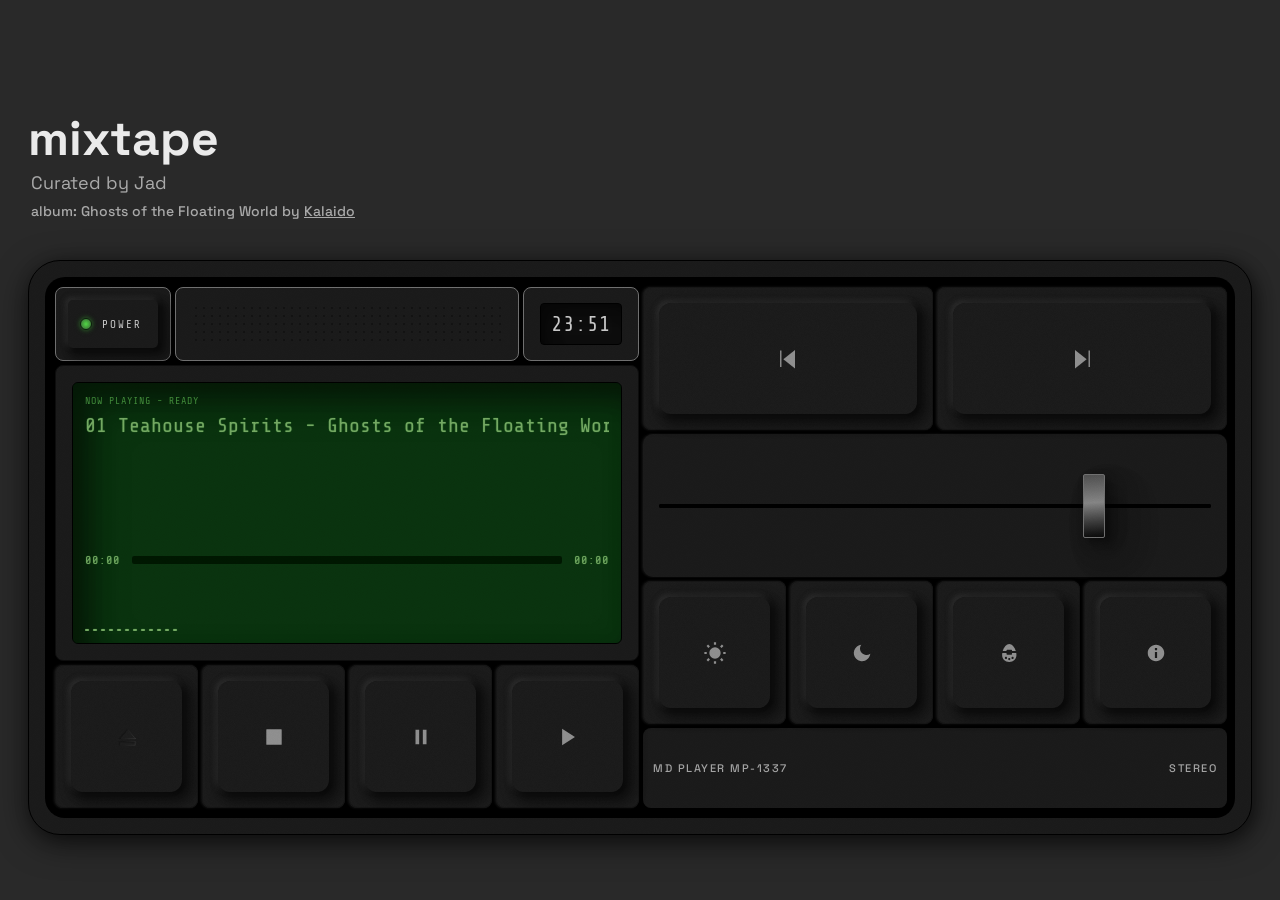
==== index.html @ c295dc65 "refactoring top bar" ====
<!DOCTYPE html>
<html lang="en" data-theme="dark">
<head>
    <meta charset="UTF-8">
    <meta name="viewport" content="width=device-width, initial-scale=1.0">
    <title>mixtape by Jad</title>
    <link rel="icon" type="image/svg+xml" href="assets/shared/bit.svg">
    <link rel="stylesheet" href="tokens.css">
    <link rel="stylesheet" href="styles.css">
    <!-- Sound Effect by Lesiakower from Pixabay -->
    <script src="https://mcp.figma.com/mcp/html-to-design/capture.js" async></script>
</head>
<body>
    <div class="container">
        <div class="title-section">
            <h1 class="title-main">mixtape</h1>
            <p class="title-subtitle">Curated by Jad</p>
            <p class="title-subtitle body">album: Ghosts of the Floating World by <a href="https://lofigirl.bandcamp.com/album/ghosts-of-the-floating-world" target="_blank" rel="noopener noreferrer">Kalaido</a></p>

        </div>

        <div class="md-player-scale-wrap">
            <div class="md-player player-shell">
                <div class="md-player-inner">
                    <div class="player-outline-wrap">
                        <div class="player-col-left">
                        <div class="top-bar">
                            <button type="button" class="power-btn" aria-label="Power">
                                <div class="power-cap">
                                    <span class="power-led" aria-hidden="true"></span>
                                    <span class="power-label">Power</span>
                                </div>
                            </button>
                            <div class="speaker-section" aria-hidden="true">
                                <div class="speaker-grille"></div>
                            </div>
                            <div class="top-bar-clock">
                                <div class="clock-container">
                                    <div class="clock-display" id="clockDisplay">00:00</div>
                                </div>
                            </div>
                        </div>
                        <!-- LCD Screen -->
                        <div class="screen">
                                <div class="screen-outline">
                                    <div class="screen-content">
                                        <div class="lcd-label" id="lcdLabel">NOW PLAYING</div>
                                        <div class="lcd-song-info" id="songInfo"><span class="lcd-song-info-inner" id="songInfoInner">The Pot - Tool</span></div>
                                    
                                        <div class="lcd-time-container">
                                            <span class="lcd-time" id="currentTime">00:00</span>
                                            <div class="progress-bar-container" id="progressContainer">
                                                <div class="progress-bar" id="progressBar"></div>
                                            </div>
                                            <span class="lcd-time" id="totalTime">00:00</span>
                                        </div>

                                        <div class="visualizer" id="visualizer">
                                            <!-- Bars will be generated by JavaScript -->
                                        </div>
                                    </div>
                                </div>
                            </div>

                        <div class="controls-area transport-area">
                            <div class="transport-controls">
                                <button type="button" class="btn btn-transport btn-transport-eject" id="btnEject" aria-label="Eject">
                                    <div class="btn-base">
                                        <div class="btn-base-bg"><div class="btn-base-texture"></div></div>
                                        <div class="btn-base-border"></div>
                                        <div class="btn-cap">
                                            <div class="btn-cap-bg"></div>
                                            <div class="btn-cap-texture"></div>
                                            <img src="" alt="" width="22" height="22" data-asset="eject.svg">
                                        </div>
                                        <div class="btn-inset-shadow"></div>
                                    </div>
                                </button>
                                <button type="button" class="btn btn-transport" id="btnStop" aria-label="Stop">
                                    <div class="btn-base">
                                        <div class="btn-base-bg"><div class="btn-base-texture"></div></div>
                                        <div class="btn-base-border"></div>
                                        <div class="btn-cap">
                                            <div class="btn-cap-bg"></div>
                                            <div class="btn-cap-texture"></div>
                                            <img src="" alt="" width="22" height="22" data-asset="stop.svg">
                                        </div>
                                        <div class="btn-inset-shadow"></div>
                                    </div>
                                </button>
                                <button type="button" class="btn btn-transport" id="btnPause" aria-label="Pause">
                                    <div class="btn-base">
                                        <div class="btn-base-bg"><div class="btn-base-texture"></div></div>
                                        <div class="btn-base-border"></div>
                                        <div class="btn-cap">
                                            <div class="btn-cap-bg"></div>
                                            <div class="btn-cap-texture"></div>
                                            <img src="" alt="" width="22" height="22" data-asset="pause.svg">
                                        </div>
                                        <div class="btn-inset-shadow"></div>
                                    </div>
                                </button>
                                <button type="button" class="btn btn-transport" id="btnPlay" aria-label="Play">
                                    <div class="btn-base">
                                        <div class="btn-base-bg"><div class="btn-base-texture"></div></div>
                                        <div class="btn-base-border"></div>
                                        <div class="btn-cap">
                                            <div class="btn-cap-bg"></div>
                                            <div class="btn-cap-texture"></div>
                                            <img src="" alt="" width="22" height="22" data-asset="play.svg">
                                        </div>
                                        <div class="btn-inset-shadow"></div>
                                    </div>
                                </button>
                            </div>
                        </div>
                        </div><!-- /.player-col-left -->
                        <div class="player-col-right">
                        <div class="controls-area skip-area">
                            <div class="skip-controls">
                                <button type="button" class="btn btn-skip" id="btnPrev" aria-label="Previous track">
                                    <div class="btn-base">
                                        <div class="btn-base-bg"><div class="btn-base-texture"></div></div>
                                        <div class="btn-base-border"></div>
                                        <div class="btn-cap">
                                            <div class="btn-cap-bg"></div>
                                            <div class="btn-cap-texture"></div>
                                            <img src="" alt="" width="28" height="28" data-asset="skip-back.svg">
                                        </div>
                                        <div class="btn-inset-shadow"></div>
                                    </div>
                                </button>
                                <button type="button" class="btn btn-skip" id="btnNext" aria-label="Next track">
                                    <div class="btn-base">
                                        <div class="btn-base-bg"><div class="btn-base-texture"></div></div>
                                        <div class="btn-base-border"></div>
                                        <div class="btn-cap">
                                            <div class="btn-cap-bg"></div>
                                            <div class="btn-cap-texture"></div>
                                            <img src="" alt="" width="28" height="28" data-asset="skip-forward.svg">
                                        </div>
                                        <div class="btn-inset-shadow"></div>
                                    </div>
                                </button>
                            </div>
                        </div>
                        <div class="controls-area volume-area">
                            <div class="volume-slider-container">
                                <input type="range" class="volume-slider" id="volumeSlider" min="0" max="100" value="80" aria-label="Volume">
                            </div>
                        </div>
                        <div class="controls-area utility-area">
                            <div class="utility-buttons">
                                <button type="button" class="btn btn-utility" id="btnLightMode" aria-label="Light mode">
                                    <div class="btn-base">
                                        <div class="btn-base-bg"><div class="btn-base-texture"></div></div>
                                        <div class="btn-base-border"></div>
                                        <div class="btn-cap">
                                            <div class="btn-cap-bg"></div>
                                            <div class="btn-cap-texture"></div>
                                            <img src="" alt="" width="22" height="22" data-asset="sun.svg">
                                        </div>
                                        <div class="btn-inset-shadow"></div>
                                    </div>
                                </button>
                                <button type="button" class="btn btn-utility" id="btnDarkMode" aria-label="Dark mode">
                                    <div class="btn-base">
                                        <div class="btn-base-bg"><div class="btn-base-texture"></div></div>
                                        <div class="btn-base-border"></div>
                                        <div class="btn-cap">
                                            <div class="btn-cap-bg"></div>
                                            <div class="btn-cap-texture"></div>
                                            <img src="" alt="" width="22" height="22" data-asset="moon.svg">
                                        </div>
                                        <div class="btn-inset-shadow"></div>
                                    </div>
                                </button>
                                <button type="button" class="btn btn-utility" id="btnSkin" aria-label="Change skin">
                                    <div class="btn-base">
                                        <div class="btn-base-bg"><div class="btn-base-texture"></div></div>
                                        <div class="btn-base-border"></div>
                                        <div class="btn-cap">
                                            <div class="btn-cap-bg"></div>
                                            <div class="btn-cap-texture"></div>
                                            <img src="" alt="" width="22" height="22" data-asset="tamagotchi.svg">
                                        </div>
                                        <div class="btn-inset-shadow"></div>
                                    </div>
                                </button>
                                <button type="button" class="btn btn-utility" id="btnInfo" aria-label="Info">
                                    <div class="btn-base">
                                        <div class="btn-base-bg"><div class="btn-base-texture"></div></div>
                                        <div class="btn-base-border"></div>
                                        <div class="btn-cap">
                                            <div class="btn-cap-bg"></div>
                                            <div class="btn-cap-texture"></div>
                                            <img src="" alt="" width="22" height="22" data-asset="info.svg">
                                        </div>
                                        <div class="btn-inset-shadow"></div>
                                    </div>
                                </button>
                            </div>
                        </div>
                        <div class="md-player-text">
                            <p class="md-player-label">MD PLAYER MP-1337</p>
                            <p class="md-player-stereo">STEREO</p>
                        </div>
                        </div><!-- /.player-col-right -->
                    </div>
                </div>
            </div>
        </div>
    </div>

    <audio id="audioPlayer" preload="metadata"></audio>

    <script src="script.js"></script>
    <script>
        /* Wall-clock display — script.js has no clock logic, so this handles it inline */
        (function () {
            var el = document.getElementById('clockDisplay');
            function tick() {
                if (!el) return;
                var d = new Date(), h = d.getHours(), m = d.getMinutes();
                el.textContent = (h < 10 ? '0' : '') + h + ':' + (m < 10 ? '0' : '') + m;
            }
            tick();
            setInterval(tick, 1000);
        }());
    </script>
</body>
</html>
---- tokens.css ----
/* =============================================================================
   mix tape — Design Tokens
   All CSS custom properties for both themes.
   Never hardcode any of these values in styles.css — always reference a token.
   Theme is applied via data-theme="dark" or data-theme="light" on <html>.
   ============================================================================= */

/* =============================================================================
   SHARED — values that never change between themes
   ============================================================================= */

:root {
  /* Screen (always the same regardless of theme) */
  --screen-bg:              oklch(0.288 0.078 145);  /* #1a3d22 */
  --screen-text:            oklch(0.682 0.112 138);  /* #74a871 */
  --screen-text-dim:        oklch(0.574 0.138 142);  /* #4a8f57 */
  --screen-inner-shadow:    inset 20px 20px 40px oklch(0 0 0 / 0.20),
                            inset 15px 15px 30px oklch(0 0 0 / 0.15),
                            inset 10px 10px 20px oklch(0 0 0 / 0.15),
                            inset 20px 20px 20px oklch(0 0 0 / 0.15);
  --screen-glow:            0px 0px 1.07px oklch(0.75 0.22 142 / 0.30),  /* #66d260 @ 30% */
                            0px 0px 1.60px oklch(0.88 0.10 142 / 0.20),  /* #b2eaaf @ 20% */
                            0px 0px 2.14px oklch(0.82 0.10 142 / 0.05);  /* #9acf97 @ 5%  */

  /* Clock display */
  --clock-text:             oklch(0.834 0 0);  /* #cfcfcf */
  --clock-inner-shadow:     inset 12px 12px 32px oklch(0 0 0 / 0.20),
                            inset 7px 7px 22px  oklch(0 0 0 / 0.15),
                            inset 2px 2px 12px  oklch(0 0 0 / 0.15),
                            inset 12px 12px 12px oklch(0 0 0 / 0.15);

  /* Power LED */
  --led-gradient:           radial-gradient(50% 50% at 50% 50%,
                              oklch(0.78 0.22 142) 0%,    /* #68da62 */
                              oklch(0.55 0.13 142) 100%); /* #579253 */
  --led-stroke:             oklch(0.22 0.04 145);  /* #1f291e */
  --led-glow:               drop-shadow(0 0 2px oklch(0.75 0.22 142 / 0.30))  /* #66d260 @ 30% */
                            drop-shadow(0 0 3px oklch(0.75 0.22 142 / 0.20))
                            drop-shadow(0 0 4px oklch(0.75 0.22 142 / 0.05));

  /* Slider thumb (shared geometry, colours differ per theme) */
  --slider-thumb-radius:    2px;
  --slider-thumb-border:    0.2px solid oklch(0.55 0 0);  /* #808080 */
  --slider-thumb-shadow:    20px 20px 40px oklch(0 0 0 / 0.10),
                            16px 16px 32px oklch(0 0 0 / 0.15),
                            12px 12px 24px oklch(0 0 0 / 0.20),
                            8px 8px 16px  oklch(0 0 0 / 0.15),
                            4px 4px 8px   oklch(0 0 0 / 0.30);

  /* Typography */
  --font-screen:            'Share Tech Mono', monospace;
  --font-ui:                'Space Grotesk', sans-serif;

  /* Border radius */
  --radius-device:          32px;
  --radius-panel:           10px;
  --radius-button:          8px;
  --radius-screen:          6px;
  --radius-button-cap:      12px;

  /* Screen bezel and progress track */
  --color-screen-bezel-border: oklch(0.16 0 0);         /* #0d0d0d — outer frame edge */
  --screen-track:              oklch(0.18 0.06 145);     /* dark green progress channel */

  /* Top-bar section tiles */
  --color-section-border:   oklch(0.55 0 0);        /* #808080 — border on each top-bar tile */
  --clock-bg:               oklch(0.17 0 0);        /* #212121 — inner clock display recess */

  /* Speaker grille */
  --color-grille-dot:       oklch(0 0 0 / 0.30);

  /* Transitions */
  --transition-button:      box-shadow 80ms ease;
  --transition-theme:       background-color 200ms ease, color 200ms ease;
}

/* =============================================================================
   DARK THEME (default)
   ============================================================================= */

[data-theme="dark"] {
  /* Page */
  --color-background:       oklch(0.28 0 0);  /* #1c1c1c */

  /* Device layers */
  --color-frame:            oklch(0 0 0);        /* #000000 */
  --color-body:             oklch(0.224 0 0);    /* #2b2b2b */
  --color-panel:            oklch(0.224 0 0);    /* #2b2b2b */
  --color-button-face:      oklch(0.224 0 0);    /* #2b2b2b */

  /* Icon colour */
  --color-icon:             oklch(1 0 0 / 0.75);  /* #fff @ 75% */

  /* Page copy text */
  --color-text-primary:     oklch(1 0 0 / 0.90);  /* #fff @ 90% */
  --color-text-secondary:   oklch(1 0 0 / 0.60);  /* #fff @ 60% */

  /* Shadows */
  --shadow-button:          6px 6px 12px 6px  oklch(0 0 0 / 0.35),
                            4px 4px 8px 4px   oklch(0 0 0 / 0.20),
                            3px 3px 4px 0px   oklch(0 0 0 / 0.40),
                            -2px -2px 6px 0px oklch(0.5 0 0 / 0.40);  /* #707070 @ 40% */

  --shadow-button-pressed:  inset -2px -2px 5px 4px oklch(0 0 0 / 0.30),
                            inset 8px 8px 7px 0px   oklch(0 0 0 / 0.20),
                            inset 7px 7px 7px 0px   oklch(0 0 0 / 0.15),
                            inset 5px 5px 4px 0px   oklch(0 0 0 / 0.15),
                            inset 3px 3px 4px 0px   oklch(0 0 0 / 0.15);

  --shadow-panel:           2px 2px 5px  oklch(0 0 0 / 0.25),
                            -1px 0px 3px oklch(0.5 0 0 / 0.25);  /* #707070 @ 25% */

  /* Device page shadow */
  --shadow-device:          0 8px 32px oklch(0 0 0 / 0.55),
                            4px 4px 16px oklch(0 0 0 / 0.35);

  /* Button border */
  --color-button-border:    oklch(0.2 0 0);   /* #2f2f2f — subtle dark edge */

  /* Slider */
  --slider-track-color:     oklch(0 0 0);  /* #000000 */
  --slider-thumb-gradient:  linear-gradient(176deg,
                              oklch(0.38 0 0) -12.98%,    /* #585858 */
                              oklch(0.62 0 0) 44.63%,     /* #969696 */
                              oklch(0.13 0 0) 101.95%);   /* #1a1a1a */
}

/* =============================================================================
   LIGHT THEME
   ============================================================================= */

[data-theme="light"] {
  /* Page */
  --color-background:       oklch(0.824 0.004 80);  /* #cac8c8 */

  /* Device layers */
  --color-frame:            oklch(0.278 0 0);    /* #383838 */
  --color-body:             oklch(0.604 0 0);    /* #909090 */
  --color-panel:            oklch(0.604 0 0);    /* #909090 */
  --color-button-face:      oklch(0.604 0 0);    /* #909090 */

  /* Icon colour */
  --color-icon:             oklch(0.284 0 0);    /* #3a3a3a */

  /* Page copy text */
  --color-text-primary:     oklch(0 0 0 / 0.85);  /* #000 @ 85% */
  --color-text-secondary:   oklch(0 0 0 / 0.55);  /* #000 @ 55% */

  /* Shadows */
  --shadow-button:          6px 6px 12px 6px  oklch(0 0 0 / 0.35),
                            4px 4px 8px 4px   oklch(0 0 0 / 0.20),
                            3px 3px 4px 0px   oklch(0 0 0 / 0.40),
                            -2px -2px 6px 0px oklch(1 0 0 / 0.40);  /* #fff @ 40% */

  --shadow-button-pressed:  inset -2px -2px 5px 4px oklch(0 0 0 / 0.30),
                            inset 8px 8px 7px 0px   oklch(0 0 0 / 0.20),
                            inset 7px 7px 7px 0px   oklch(0 0 0 / 0.15),
                            inset 5px 5px 4px 0px   oklch(0 0 0 / 0.15),
                            inset 3px 3px 4px 0px   oklch(0 0 0 / 0.15);

  --shadow-panel:           2px 2px 5px  oklch(0 0 0 / 0.25),
                            -1px 0px 3px oklch(0.5 0 0 / 0.25);  /* #707070 @ 25% */

  /* Device page shadow */
  --shadow-device:          0 8px 24px oklch(0 0 0 / 0.25),
                            4px 4px 12px oklch(0 0 0 / 0.15);

  /* Button border */
  --color-button-border:    oklch(0.45 0 0);  /* mid-grey edge on lighter body */

  /* Slider */
  --slider-track-color:     linear-gradient(160deg,
                              oklch(0.18 0 0) -15.62%,    /* #272626 */
                              oklch(0.47 0 0) 115.64%);   /* #6e6e6e */
  --slider-thumb-gradient:  linear-gradient(176deg,
                              oklch(0.38 0.01 60) -12.98%,   /* #5b5956 */
                              oklch(0.63 0.01 60) 44.63%,    /* #999693 */
                              oklch(0.13 0 0)     101.95%);  /* #1b1b1a */
}
---- styles.css ----
/* Fonts — Space Grotesk (UI) + Share Tech Mono (screen) */
@import url('https://fonts.googleapis.com/css2?family=Space+Grotesk:wght@400;500;700&family=Share+Tech+Mono&display=swap');

/* Theme transition: short ease so the switch feels responsive */
body,
.title-main,
.title-sub,
.title-section a,
.md-player-outer,
.md-player-inner,
.lcd-label,
.lcd-song-info,
.lcd-time,
.progress-bar-container,
.md-player-label,
.md-player-stereo {
    transition: background-color 0.15s ease, color 0.15s ease, background 0.15s ease, filter 0.15s ease;
}

* {
    margin: 0;
    padding: 0;
    box-sizing: border-box;
}

body {
    font-family: var(--font-ui);
    background-color: var(--color-background);
    min-height: 100vh;
    display: flex;
    flex-direction: column;
    align-items: center;
    justify-content: center;
    padding: 40px 20px;
    position: relative;
}
  
.container {
    max-width: 1224px;
    width: 100%;
    display: flex;
    flex-direction: column;
    align-items: center;
    gap: 24px;
}

/* Title Section */
.title-section {
    align-self: flex-start;
    margin-bottom: 24px;
}

/* ============================================================
   Top Bar
   ============================================================ */

.top-bar {
    display: flex;
    align-items: stretch;
    gap: 4px;
    margin: 0;
    width: 100%;
    transition: var(--transition-theme);
}

.power-btn {
    display: flex;
    align-items: stretch;
    padding: 12px;
    width: 116px;
    flex-shrink: 0;
    border: 1px solid var(--color-section-border);
    background: var(--color-body);
    border-radius: var(--radius-button);
    cursor: pointer;
    transition: var(--transition-button);
}

.power-cap {
    display: flex;
    align-items: center;
    gap: 10px;
    flex: 1;
    padding-left: 12px;
    border-radius: 5px;
    background: var(--color-body);
    box-shadow: var(--shadow-button);
}

.power-btn:active .power-cap {
    box-shadow: var(--shadow-button-pressed);
}

.power-led {
    display: block;
    width: 12px;
    height: 12px;
    border-radius: 50%;
    background: var(--led-gradient);
    border: 1px solid var(--led-stroke);
    filter: var(--led-glow);
    flex-shrink: 0;
}

.power-label {
    font-family: var(--font-screen);
    font-size: 11px;
    text-transform: uppercase;
    letter-spacing: 2px;
    color: var(--color-icon);
}

.speaker-section {
    flex: 1;
    display: flex;
    align-items: center;
    padding: 16px;
    border: 1px solid var(--color-section-border);
    background: var(--color-body);
    border-radius: var(--radius-button);
    transition: var(--transition-theme);
}

.speaker-grille {
    width: 100%;
    height: 40px;
    background-image: radial-gradient(circle, var(--color-grille-dot) 1.5px, transparent 1.5px);
    background-size: 8px 8px;
}

.top-bar-clock {
    flex-shrink: 0;
    width: 116px;
    display: flex;
    align-items: stretch;
    padding: 15px 16px;
    border: 1px solid var(--color-section-border);
    background: var(--color-body);
    border-radius: var(--radius-button);
    transition: var(--transition-theme);
}

.clock-container {
    flex: 1;
    display: flex;
    align-items: center;
    justify-content: center;
    background: var(--clock-bg);
    border: 1px solid var(--color-frame);
    border-radius: 4px;
    position: relative;
    box-shadow: var(--clock-inner-shadow);
}

.clock-display {
    font-family: var(--font-screen);
    font-size: 21px;
    color: var(--clock-text);
    letter-spacing: 1px;
    text-align: center;
    position: relative;
    z-index: 1;
}


/* ============================================================
   Page copy
   ============================================================ */

.title-main {
    font-family: var(--font-ui);
    font-size: 48px;
    font-weight: bold;
    color: var(--color-text-primary);
    line-height: 1;
    margin-bottom: 8px;
}

.title-subtitle {
    font-family: var(--font-ui);
    font-size: 18px;
    color: var(--color-text-secondary);
    font-weight: 400;
    padding-left: 3px;
}

.title-subtitle.body {
    font-size: 14px;
    color: var(--color-text-secondary);
    font-weight: 500;
    padding-left: 3px;
    padding-top: 8px;
}

.title-subtitle.body a,
.title-subtitle.body a:link,
.title-subtitle.body a:visited {
    color: var(--color-text-secondary);
    text-decoration: underline;
}

.title-subtitle.body a:hover {
    opacity: 0.8;
}

/* MD Player Container */
.md-player-scale-wrap {
    width: 100%;
}

/* Player Shell */
.player-shell {
    position: relative;
    overflow: hidden;
    background-color: var(--color-body);
    border: 1px solid var(--color-frame);
    border-radius: var(--radius-device);
    box-shadow: var(--shadow-device);
    transition: var(--transition-theme);
}

.player-shell::after {
    content: '';
    position: absolute;
    inset: 0;
    border-radius: var(--radius-device);
    background-image: url('assets/shared/noise.png');
    background-repeat: repeat;
    background-size: auto;
    opacity: 0.04;
    mix-blend-mode: soft-light;
    pointer-events: none;
    z-index: 2;
}

.md-player {
    width: 1224px;
    position: relative;
    padding: 16px;
}

.md-player-inner {
    background: var(--color-frame);
    border-radius: 20px;
    padding: 10px;
    position: relative;
    z-index: 1;
    display: flex;
    flex-direction: column;
    gap: 4px;
}

.eject-button {
    position: absolute;
    top: 12px;
    left: 62px;
}

/* Wrapper for mobile outline: passthrough on desktop */
.player-outline-wrap {
    display: flex;
    flex-direction: column;
}

.player-col-left,
.player-col-right {
    display: flex;
    flex-direction: column;
    gap: 4px;
}

/* ============================================================
   Screen
   ============================================================ */

/* Outer bezel — body-coloured frame around the LCD well */
.screen {
    position: relative;
    z-index: 10;
    padding: 16px;
    background: var(--color-body);
    border: 1px solid var(--color-screen-bezel-border);
    border-radius: var(--radius-button);   /* 8px — matches Figma outer frame */
    width: 100%;
    height: 100%;
    transition: var(--transition-theme);
}

/* Inner LCD well — deeply recessed, always the same green regardless of theme */
.screen-outline {
    background: var(--screen-bg);
    border: 1px solid var(--color-frame);
    border-radius: var(--radius-screen);
    box-shadow: var(--screen-inner-shadow);
    padding: 12px;
    min-height: 190px;
    height: 100%;
    display: flex;
    flex-direction: column;
    gap: 14px;
    overflow: hidden;
}

.screen-content {
    display: flex;
    flex-direction: column;
    gap: 8px;
    flex: 1;
    overflow: hidden;
}

.lcd-label {
    font-family: var(--font-screen);
    font-size: 10px;
    color: var(--screen-text-dim);
    text-transform: uppercase;
    letter-spacing: 1px;
}

/* On/off flicker when paused so the user can see playback is stopped */
.lcd-label--paused {
    animation: lcd-label-paused-flicker 1500ms steps(1, end) infinite;
}

@keyframes lcd-label-paused-flicker {
    0%, 49.99% { opacity: 1; }
    50%, 100% { opacity: 0; }
}

.lcd-song-info {
    font-family: var(--font-screen);
    font-size: 20px;
    color: var(--screen-text);
    text-shadow: var(--screen-glow);
    overflow: hidden;
    white-space: nowrap;
}

.lcd-song-info-inner {
    display: inline-block;
}

/* When text overflows, scroll left-to-right (JS adds .lcd-song-info--scroll and sets --scroll-end) */
.lcd-song-info--scroll .lcd-song-info-inner {
    animation: lcd-song-info-scroll 14s ease-in-out infinite;
}

@keyframes lcd-song-info-scroll {
    0%, 12% { transform: translateX(0); }
    45% { transform: translateX(var(--scroll-end, 0)); }
    55% { transform: translateX(var(--scroll-end, 0)); }
    88% { transform: translateX(0); }
    100% { transform: translateX(0); }
}

.lcd-time-container {
    display: flex;
    align-items: center;
    gap: 12px;
    margin-top: auto;
}

.lcd-time {
    font-family: var(--font-screen);
    font-size: 12px;
    color: var(--screen-text);
    text-shadow: var(--screen-glow);
    letter-spacing: 1px;
    flex-shrink: 0;
}

/* ============================================================
   Controls — transport and skip
   ============================================================ */

.controls-area {
    display: flex;
    flex-direction: column;
    gap: 4px;
    width: 100%;
    align-self: stretch;
}

.transport-controls,
.skip-controls {
    display: flex;
    gap: 0;
    width: 100%;
}

.transport-controls {
    justify-content: flex-start;
    gap: 4px;
}

.skip-controls {
    gap: 4px;
}

/* Shared button base */
.btn {
    display: flex;
    align-items: center;
    justify-content: center;
    padding: 0;
    border: none;
    background: transparent;
    border-radius: var(--radius-button);
    cursor: pointer;
    position: relative;
    transition: var(--transition-button);
}

.btn:focus-visible {
    outline: 2px solid var(--color-icon);
    outline-offset: 4px;
}

/* Base — full-footprint plate */
.btn-base {
    position: relative;
    width: 100%;
    height: 100%;
    border-radius: var(--radius-button);
}

.btn-base-bg {
    position: absolute;
    inset: 0;
    border-radius: var(--radius-button);
    background: var(--color-button-face);
    overflow: hidden;
}

.btn-base-texture {
    position: absolute;
    inset: 0;
    border-radius: var(--radius-button);
    background-image: url('assets/shared/noise.png');
    background-size: 114.4px 114.4px;
    background-position: top left;
    opacity: 0.05;
}

/* Border + panel shadow — gives each button a visible edge */
.btn-base-border {
    position: absolute;
    inset: 0;
    border-radius: var(--radius-button);
    border: 1px solid var(--color-button-border);
    pointer-events: none;
    box-shadow: var(--shadow-panel);
    transition: var(--transition-button);
}

.btn:active .btn-base-border {
    box-shadow: none;
}

/* Cap — raised keycap floating above the base */
.btn-cap {
    position: absolute;
    inset: 16px;
    border-radius: var(--radius-button-cap);
    display: flex;
    align-items: center;
    justify-content: center;
    box-shadow: var(--shadow-button);
    overflow: hidden;
}

.btn-cap-bg {
    position: absolute;
    inset: 0;
    border-radius: var(--radius-button-cap);
    background: var(--color-button-face);
}

.btn-cap-texture {
    position: absolute;
    inset: 0;
    border-radius: var(--radius-button-cap);
    background-image: url('assets/shared/noise.png');
    background-size: 114.4px 114.4px;
    background-position: top left;
    opacity: 0.05;
}

/* Inset shadow overlay — appears on press over the base */
.btn-inset-shadow {
    position: absolute;
    inset: 0;
    border-radius: var(--radius-button);
    pointer-events: none;
    box-shadow: none;
    transition: var(--transition-button);
}

.btn:active .btn-inset-shadow {
    box-shadow: var(--shadow-button-pressed);
}

/* Icon image sits above cap layers */
.btn img {
    display: block;
    pointer-events: none;
    position: relative;
    z-index: 1;
}

/* Square transport buttons: eject / stop / pause / play — 143×143, two-part base/cap */
.btn-transport {
    width: 143px;
    height: 143px;
    flex-shrink: 0;
}

/* Eject button cap: optional PNG asset at assets/shared/eject-cap.png for pixel-perfect match */
.btn-transport-eject::after {
    background-image: url('assets/shared/eject-cap.png');
    background-size: cover;
    background-position: center;
}

/* Wide skip buttons: prev / next — share available width equally */
.btn-skip {
    flex: 1;
    height: 60px;
    min-width: 80px;
}

/* ============================================================
   Volume slider
   ============================================================ */

.volume-slider-container {
    display: flex;
    align-items: center;
    padding: 20px 16px;
    background: var(--color-panel);
    border-radius: var(--radius-panel);
    box-shadow: var(--shadow-panel);
    width: 100%;
    align-self: stretch;
    transition: var(--transition-theme);
}

.volume-slider {
    -webkit-appearance: none;
    appearance: none;
    width: 100%;
    height: 4px;
    background: var(--slider-track-color);
    border-radius: 2px;
    outline: none;
    cursor: pointer;
}

.volume-slider::-webkit-slider-runnable-track {
    height: 4px;
    background: var(--slider-track-color);
    border-radius: 2px;
}

.volume-slider::-moz-range-track {
    height: 4px;
    background: var(--slider-track-color);
    border-radius: 2px;
}

/* Thumb: tall and narrow — matches the physical slider in the Figma design */
.volume-slider::-webkit-slider-thumb {
    -webkit-appearance: none;
    appearance: none;
    width: 22px;
    height: 64px;
    margin-top: -30px;  /* centre on 4px track: -(64/2 - 4/2) */
    background: var(--slider-thumb-gradient);
    border-radius: var(--slider-thumb-radius);
    border: var(--slider-thumb-border);
    box-shadow: var(--slider-thumb-shadow);
    cursor: grab;
}

.volume-slider::-webkit-slider-thumb:active {
    cursor: grabbing;
}

.volume-slider::-moz-range-thumb {
    width: 22px;
    height: 64px;
    background: var(--slider-thumb-gradient);
    border-radius: var(--slider-thumb-radius);
    border: var(--slider-thumb-border);
    box-shadow: var(--slider-thumb-shadow);
    cursor: grab;
}

/* ============================================================
   Utility buttons — light mode, dark mode, skin, info
   ============================================================ */

.utility-buttons {
    display: flex;
    gap: 4px;
    width: 100%;
    justify-content: flex-start;
}

/* Utility buttons — same two-part base/cap and sizing as transport (143×143) */
.btn-utility {
    width: 143px;
    height: 143px;
    flex-shrink: 0;
}

.progress-bar-container {
    flex: 1;
    height: 8px;
    background: var(--screen-track);
    border-radius: 2px;
    cursor: pointer;
    position: relative;
    overflow: hidden;
}

.progress-bar {
    height: 100%;
    background: var(--screen-text);
    border-radius: 2px;
    width: 0%;
    transition: width 0.1s linear;
}

.visualizer {
    display: flex;
    align-items: flex-end;
    gap: 4px;
    height: 56px;
    overflow: hidden;
}

.visualizer-bar {
    width: 4px;
    flex-shrink: 0;
    background: var(--screen-text);
    border-radius: 1px;
    min-height: 2px;
    box-shadow: var(--screen-glow);
    transition: height 0.15s cubic-bezier(0.33, 0, 0.2, 1);
}

/* Hidden audio element */
#audioPlayer {
    display: none;
}

/* ============================================================
   Footer bar
   ============================================================ */

.md-player-text {
    display: flex;
    align-items: center;
    justify-content: space-between;
    background: var(--color-body);
    padding: 10px;
    border-radius: 8px;
    transition: var(--transition-theme);
}

.md-player-label,
.md-player-stereo {
    font-family: var(--font-ui);
    font-size: 11px;
    font-weight: 500;
    color: var(--color-text-secondary);
    text-transform: uppercase;
    letter-spacing: 1.5px;
}

/* Stacked mobile layout: screen on top, controls below, volume to right of knob */
@media (max-width: 900px) {
    .md-player-scale-wrap {
        width: 100%;
        transform: none;
        margin-bottom: 0;
        display: flex;
        justify-content: center;
    }

    .md-player {
        height: 560px;
        min-height: 0;
        width: min(100%, 380px);
        aspect-ratio: 9 / 16;
        display: flex;
        flex-direction: column;
        padding: 16px 12px 24px;
    }

    .md-player-inner {
        flex: 1;
        min-height: 0;
        display: flex;
        flex-direction: column;
        padding: 0 16px 24px 16px;
    }

    .top-bar {
        margin: 0 -16px;
        padding: 4px;
        background: var(--color-body);
        border-radius: var(--radius-button);
    }
    .top-bar .power-btn,
    .top-bar .speaker-section,
    .top-bar .top-bar-clock {
        border: none;
        background: transparent;
    }

    .player-outline-wrap {
        flex: 1;
        min-height: 0;
        display: flex;
        flex-direction: column;
        background-image: var(--asset-player-outline-mobile);
        background-size: contain;
        background-repeat: no-repeat;
        background-position: 10% 0;
    }

    .screen {
        max-width: 100%;
        padding: 10px;
    }

    .screen-outline {
        min-height: 160px;
        padding: 10px 12px;
    }

    .controls-area {
        align-self: stretch;
    }

    .transport-controls,
    .utility-buttons {
        justify-content: center;
    }

    /* Buttons do not scale down on mobile — same 143×143 as desktop (plan section 4) */

    .btn-skip {
        height: 38px;
        min-width: 60px;
    }

    .visualizer {
        height: 44px;
    }

    .md-player-text {
        padding-top: 10px;
    }
}

/* Very small viewports */
@media (max-width: 500px) {
    .md-player-text {
        padding-top: 20px;
    }
}

/* Desktop: two-column player layout, title to the left of the player */
@media (min-width: 901px) {
    .container {
        flex-direction: column;
        align-items: flex-start;
        gap: 40px;
    }

    .md-player-scale-wrap {
        flex: 1;
        min-width: 0;
    }

    .title-section {
        flex-shrink: 0;
        margin-bottom: 0;
        /* Push title copy down past the top bar so "mixtape" aligns with the player body */
        padding-top: 50px;
    }

    .player-outline-wrap {
        flex-direction: row;
        gap: 4px;
    }

    .player-col-left,
    .player-col-right {
        flex: 1;
    }

    .top-bar         { height: 80px; max-width: 584px; }
    .screen          { max-width: 584px; }
    .md-player-text  { height: 80px; }

    /* Playback (skip) controls: fill full right-column width */
    .skip-controls {
        width: 100%;
        margin-inline: 0;
    }

    .btn-skip {
        height: 143px;
    }

    .volume-slider-container {
        height: 143px;
    }
}
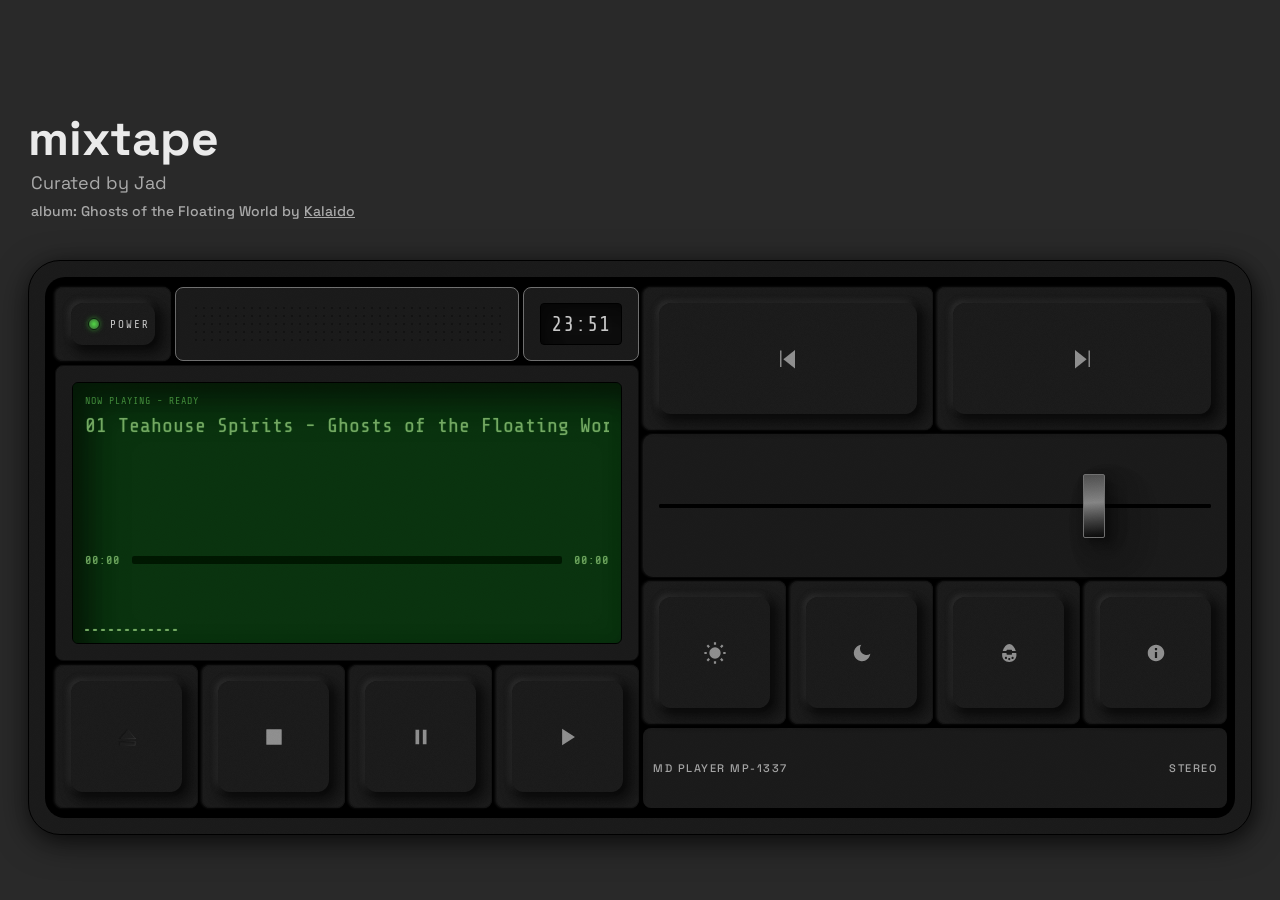
==== commit 0e124c7f: "power button tweaks" ====
--- a/index.html
+++ b/index.html
@@ -25,10 +25,17 @@
                     <div class="player-outline-wrap">
                         <div class="player-col-left">
                         <div class="top-bar">
-                            <button type="button" class="power-btn" aria-label="Power">
-                                <div class="power-cap">
-                                    <span class="power-led" aria-hidden="true"></span>
-                                    <span class="power-label">Power</span>
+                            <button type="button" class="btn power-btn" aria-label="Power">
+                                <div class="btn-base">
+                                    <div class="btn-base-bg"><div class="btn-base-texture"></div></div>
+                                    <div class="btn-base-border"></div>
+                                    <div class="btn-cap power-cap">
+                                        <div class="btn-cap-bg"></div>
+                                        <div class="btn-cap-texture"></div>
+                                        <span class="power-led" aria-hidden="true"></span>
+                                        <span class="power-label">Power</span>
+                                    </div>
+                                    <div class="btn-inset-shadow"></div>
                                 </div>
                             </button>
                             <div class="speaker-section" aria-hidden="true">
--- a/styles.css
+++ b/styles.css
@@ -64,31 +64,17 @@
 }
 
 .power-btn {
-    display: flex;
-    align-items: stretch;
-    padding: 12px;
     width: 116px;
     flex-shrink: 0;
-    border: 1px solid var(--color-section-border);
-    background: var(--color-body);
-    border-radius: var(--radius-button);
-    cursor: pointer;
-    transition: var(--transition-button);
-}
-
+}
+
+/* Cap overrides for the power button — shallower inset and left-aligned content */
 .power-cap {
-    display: flex;
-    align-items: center;
+    inset: 12px;
+    border-radius: 5px;
+    justify-content: flex-start;
+    padding-left: 12px;
     gap: 10px;
-    flex: 1;
-    padding-left: 12px;
-    border-radius: 5px;
-    background: var(--color-body);
-    box-shadow: var(--shadow-button);
-}
-
-.power-btn:active .power-cap {
-    box-shadow: var(--shadow-button-pressed);
 }
 
 .power-led {
@@ -100,6 +86,8 @@
     border: 1px solid var(--led-stroke);
     filter: var(--led-glow);
     flex-shrink: 0;
+    position: relative;
+    z-index: 1;
 }
 
 .power-label {
@@ -108,6 +96,8 @@
     text-transform: uppercase;
     letter-spacing: 2px;
     color: var(--color-icon);
+    position: relative;
+    z-index: 1;
 }
 
 .speaker-section {
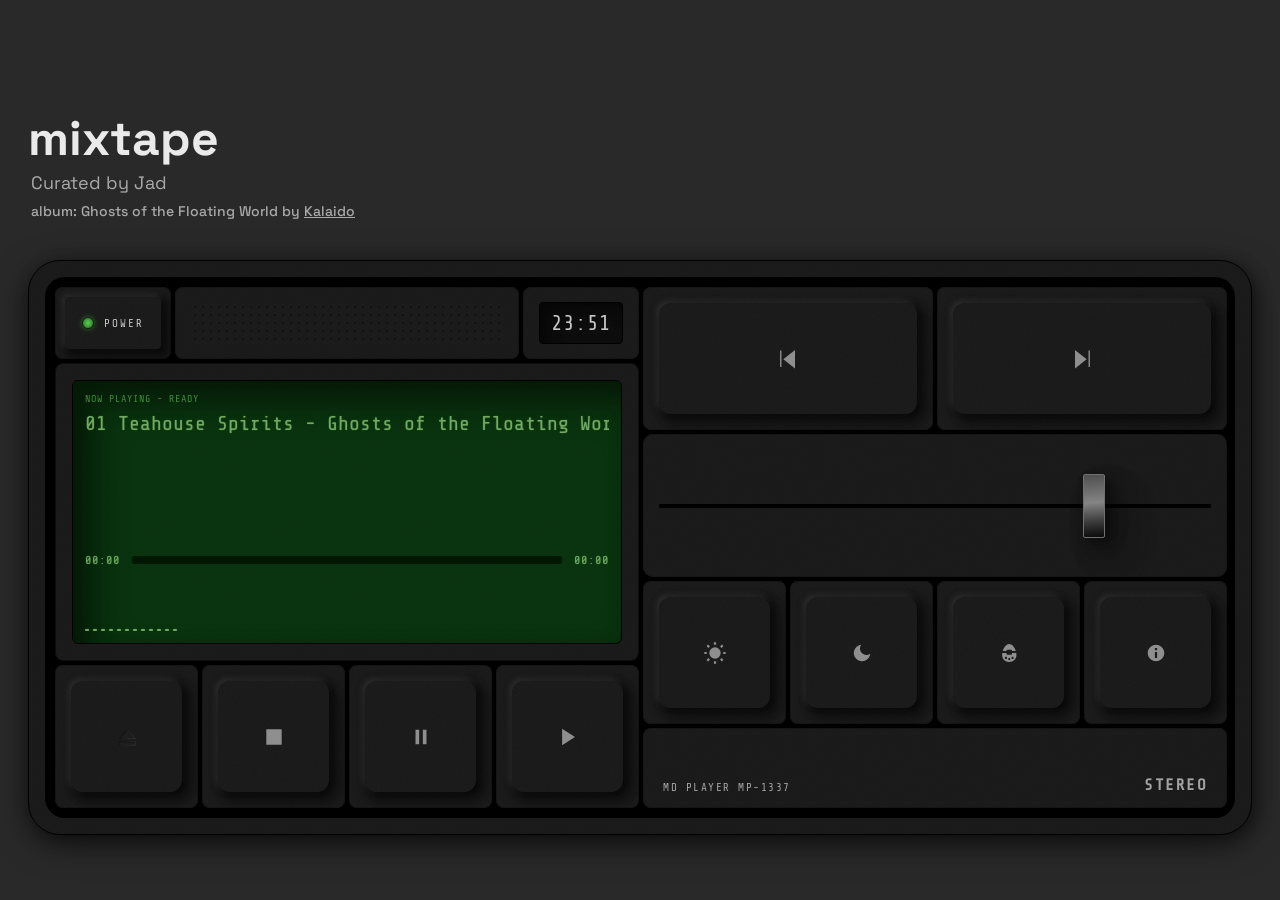
==== commit 61ce9286: "shadows" ====
--- a/index.html
+++ b/index.html
@@ -39,9 +39,11 @@
                                 </div>
                             </button>
                             <div class="speaker-section" aria-hidden="true">
+                                <div class="btn-base-border"></div>
                                 <div class="speaker-grille"></div>
                             </div>
                             <div class="top-bar-clock">
+                                <div class="btn-base-border"></div>
                                 <div class="clock-container">
                                     <div class="clock-display" id="clockDisplay">00:00</div>
                                 </div>
@@ -153,6 +155,7 @@
                         </div>
                         <div class="controls-area volume-area">
                             <div class="volume-slider-container">
+                                <div class="btn-base-border"></div>
                                 <input type="range" class="volume-slider" id="volumeSlider" min="0" max="100" value="80" aria-label="Volume">
                             </div>
                         </div>
@@ -209,6 +212,7 @@
                             </div>
                         </div>
                         <div class="md-player-text">
+                            <div class="btn-base-border"></div>
                             <p class="md-player-label">MD PLAYER MP-1337</p>
                             <p class="md-player-stereo">STEREO</p>
                         </div>
--- a/tokens.css
+++ b/tokens.css
@@ -63,7 +63,6 @@
   --screen-track:              oklch(0.18 0.06 145);     /* dark green progress channel */
 
   /* Top-bar section tiles */
-  --color-section-border:   oklch(0.55 0 0);        /* #808080 — border on each top-bar tile */
   --clock-bg:               oklch(0.17 0 0);        /* #212121 — inner clock display recess */
 
   /* Speaker grille */
@@ -116,6 +115,7 @@
 
   /* Button border */
   --color-button-border:    oklch(0.2 0 0);   /* #2f2f2f — subtle dark edge */
+  --shadow-btn-base-border: none;
 
   /* Slider */
   --slider-track-color:     oklch(0 0 0);  /* #000000 */
@@ -167,6 +167,7 @@
 
   /* Button border */
   --color-button-border:    oklch(0.45 0 0);  /* mid-grey edge on lighter body */
+  --shadow-btn-base-border: var(--shadow-panel);
 
   /* Slider */
   --slider-track-color:     linear-gradient(160deg,
--- a/styles.css
+++ b/styles.css
@@ -69,11 +69,11 @@
 }
 
 /* Cap overrides for the power button — shallower inset and left-aligned content */
-.power-cap {
-    inset: 12px;
-    border-radius: 5px;
-    justify-content: flex-start;
-    padding-left: 12px;
+.btn-cap.power-cap {
+    inset: 10px;
+    border-radius: 4px;
+    justify-content: center;
+    padding-left: 0;
     gap: 10px;
 }
 
@@ -105,10 +105,10 @@
     display: flex;
     align-items: center;
     padding: 16px;
-    border: 1px solid var(--color-section-border);
     background: var(--color-body);
     border-radius: var(--radius-button);
     transition: var(--transition-theme);
+    position: relative;
 }
 
 .speaker-grille {
@@ -124,10 +124,10 @@
     display: flex;
     align-items: stretch;
     padding: 15px 16px;
-    border: 1px solid var(--color-section-border);
     background: var(--color-body);
     border-radius: var(--radius-button);
     transition: var(--transition-theme);
+    position: relative;
 }
 
 .clock-container {
@@ -436,10 +436,10 @@
 .btn-base-border {
     position: absolute;
     inset: 0;
-    border-radius: var(--radius-button);
+    border-radius: inherit;
     border: 1px solid var(--color-button-border);
     pointer-events: none;
-    box-shadow: var(--shadow-panel);
+    box-shadow: var(--shadow-btn-base-border);
     transition: var(--transition-button);
 }
 
@@ -529,10 +529,10 @@
     padding: 20px 16px;
     background: var(--color-panel);
     border-radius: var(--radius-panel);
-    box-shadow: var(--shadow-panel);
     width: 100%;
     align-self: stretch;
     transition: var(--transition-theme);
+    position: relative;
 }
 
 .volume-slider {
@@ -651,19 +651,28 @@
 
 .md-player-text {
     display: flex;
-    align-items: center;
+    align-items: end;
     justify-content: space-between;
     background: var(--color-body);
-    padding: 10px;
+    padding: 14px 20px;
     border-radius: 8px;
     transition: var(--transition-theme);
-}
-
-.md-player-label,
-.md-player-stereo {
-    font-family: var(--font-ui);
+    position: relative;
+}
+
+.md-player-label {
+    font-family: "Share Tech Mono";
     font-size: 11px;
     font-weight: 500;
+    color: var(--color-text-secondary);
+    text-transform: uppercase;
+    letter-spacing: 1.5px;
+}
+
+.md-player-stereo {
+    font-family: "Share Tech Mono";
+    font-size: 16px;
+    font-weight: 900;
     color: var(--color-text-secondary);
     text-transform: uppercase;
     letter-spacing: 1.5px;
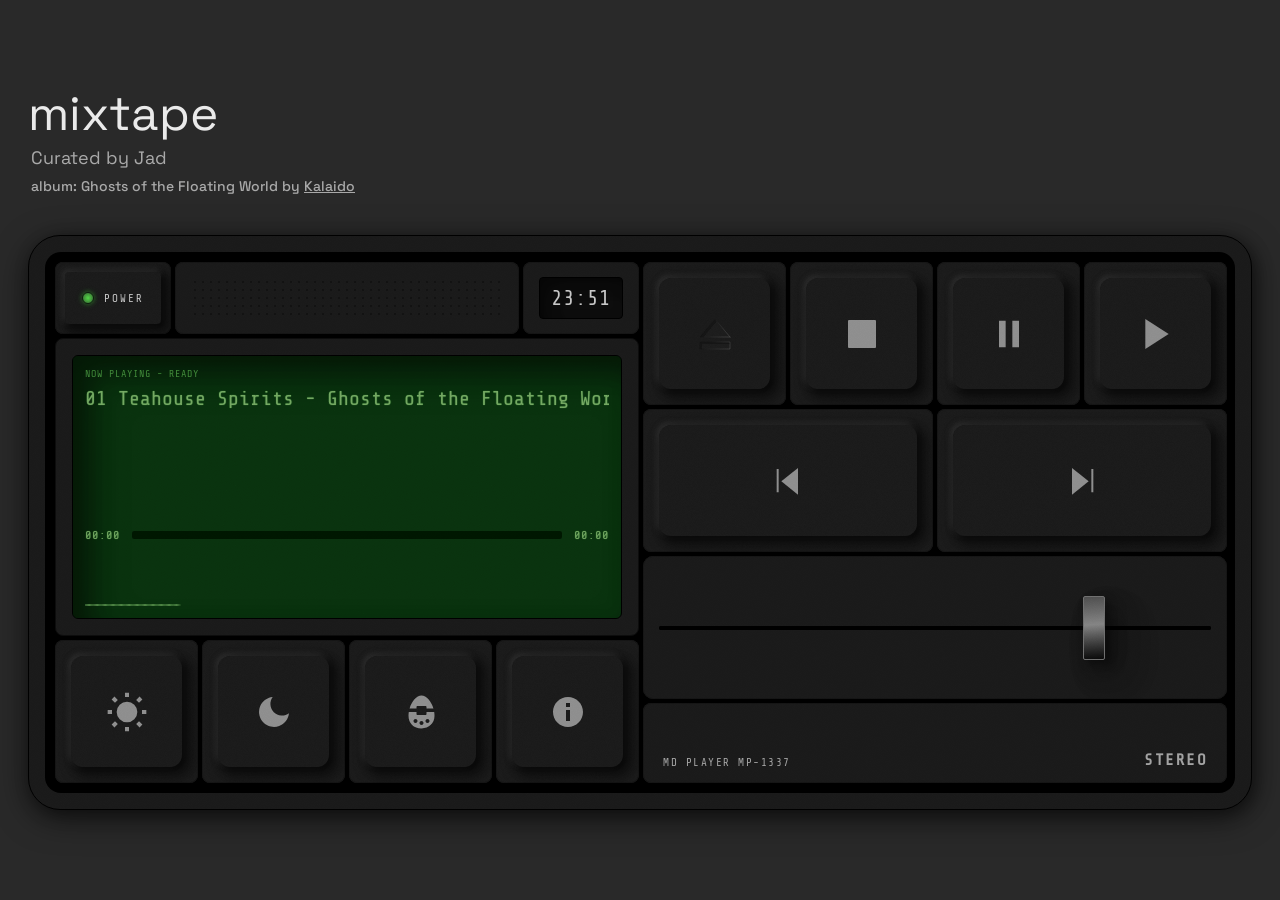
==== commit a92ab4cb: "recorder on horizontal layout" ====
--- a/index.html
+++ b/index.html
@@ -71,6 +71,60 @@
                                 </div>
                             </div>
 
+                        <div class="controls-area utility-area">
+                            <div class="utility-buttons">
+                                <button type="button" class="btn btn-utility" id="btnLightMode" aria-label="Light mode">
+                                    <div class="btn-base">
+                                        <div class="btn-base-bg"><div class="btn-base-texture"></div></div>
+                                        <div class="btn-base-border"></div>
+                                        <div class="btn-cap">
+                                            <div class="btn-cap-bg"></div>
+                                            <div class="btn-cap-texture"></div>
+                                            <img src="" alt="" width="22" height="22" data-asset="sun.svg">
+                                        </div>
+                                        <div class="btn-inset-shadow"></div>
+                                    </div>
+                                </button>
+                                <button type="button" class="btn btn-utility" id="btnDarkMode" aria-label="Dark mode">
+                                    <div class="btn-base">
+                                        <div class="btn-base-bg"><div class="btn-base-texture"></div></div>
+                                        <div class="btn-base-border"></div>
+                                        <div class="btn-cap">
+                                            <div class="btn-cap-bg"></div>
+                                            <div class="btn-cap-texture"></div>
+                                            <img src="" alt="" width="22" height="22" data-asset="moon.svg">
+                                        </div>
+                                        <div class="btn-inset-shadow"></div>
+                                    </div>
+                                </button>
+                                <button type="button" class="btn btn-utility" id="btnSkin" aria-label="Change skin">
+                                    <div class="btn-base">
+                                        <div class="btn-base-bg"><div class="btn-base-texture"></div></div>
+                                        <div class="btn-base-border"></div>
+                                        <div class="btn-cap">
+                                            <div class="btn-cap-bg"></div>
+                                            <div class="btn-cap-texture"></div>
+                                            <img src="" alt="" width="22" height="22" data-asset="tamagotchi.svg">
+                                        </div>
+                                        <div class="btn-inset-shadow"></div>
+                                    </div>
+                                </button>
+                                <button type="button" class="btn btn-utility" id="btnInfo" aria-label="Info">
+                                    <div class="btn-base">
+                                        <div class="btn-base-bg"><div class="btn-base-texture"></div></div>
+                                        <div class="btn-base-border"></div>
+                                        <div class="btn-cap">
+                                            <div class="btn-cap-bg"></div>
+                                            <div class="btn-cap-texture"></div>
+                                            <img src="" alt="" width="22" height="22" data-asset="info.svg">
+                                        </div>
+                                        <div class="btn-inset-shadow"></div>
+                                    </div>
+                                </button>
+                            </div>
+                        </div>
+                        </div><!-- /.player-col-left -->
+                        <div class="player-col-right">
                         <div class="controls-area transport-area">
                             <div class="transport-controls">
                                 <button type="button" class="btn btn-transport btn-transport-eject" id="btnEject" aria-label="Eject">
@@ -123,8 +177,6 @@
                                 </button>
                             </div>
                         </div>
-                        </div><!-- /.player-col-left -->
-                        <div class="player-col-right">
                         <div class="controls-area skip-area">
                             <div class="skip-controls">
                                 <button type="button" class="btn btn-skip" id="btnPrev" aria-label="Previous track">
@@ -157,58 +209,6 @@
                             <div class="volume-slider-container">
                                 <div class="btn-base-border"></div>
                                 <input type="range" class="volume-slider" id="volumeSlider" min="0" max="100" value="80" aria-label="Volume">
-                            </div>
-                        </div>
-                        <div class="controls-area utility-area">
-                            <div class="utility-buttons">
-                                <button type="button" class="btn btn-utility" id="btnLightMode" aria-label="Light mode">
-                                    <div class="btn-base">
-                                        <div class="btn-base-bg"><div class="btn-base-texture"></div></div>
-                                        <div class="btn-base-border"></div>
-                                        <div class="btn-cap">
-                                            <div class="btn-cap-bg"></div>
-                                            <div class="btn-cap-texture"></div>
-                                            <img src="" alt="" width="22" height="22" data-asset="sun.svg">
-                                        </div>
-                                        <div class="btn-inset-shadow"></div>
-                                    </div>
-                                </button>
-                                <button type="button" class="btn btn-utility" id="btnDarkMode" aria-label="Dark mode">
-                                    <div class="btn-base">
-                                        <div class="btn-base-bg"><div class="btn-base-texture"></div></div>
-                                        <div class="btn-base-border"></div>
-                                        <div class="btn-cap">
-                                            <div class="btn-cap-bg"></div>
-                                            <div class="btn-cap-texture"></div>
-                                            <img src="" alt="" width="22" height="22" data-asset="moon.svg">
-                                        </div>
-                                        <div class="btn-inset-shadow"></div>
-                                    </div>
-                                </button>
-                                <button type="button" class="btn btn-utility" id="btnSkin" aria-label="Change skin">
-                                    <div class="btn-base">
-                                        <div class="btn-base-bg"><div class="btn-base-texture"></div></div>
-                                        <div class="btn-base-border"></div>
-                                        <div class="btn-cap">
-                                            <div class="btn-cap-bg"></div>
-                                            <div class="btn-cap-texture"></div>
-                                            <img src="" alt="" width="22" height="22" data-asset="tamagotchi.svg">
-                                        </div>
-                                        <div class="btn-inset-shadow"></div>
-                                    </div>
-                                </button>
-                                <button type="button" class="btn btn-utility" id="btnInfo" aria-label="Info">
-                                    <div class="btn-base">
-                                        <div class="btn-base-bg"><div class="btn-base-texture"></div></div>
-                                        <div class="btn-base-border"></div>
-                                        <div class="btn-cap">
-                                            <div class="btn-cap-bg"></div>
-                                            <div class="btn-cap-texture"></div>
-                                            <img src="" alt="" width="22" height="22" data-asset="info.svg">
-                                        </div>
-                                        <div class="btn-inset-shadow"></div>
-                                    </div>
-                                </button>
                             </div>
                         </div>
                         <div class="md-player-text">
--- a/styles.css
+++ b/styles.css
@@ -14,7 +14,7 @@
 .progress-bar-container,
 .md-player-label,
 .md-player-stereo {
-    transition: background-color 0.15s ease, color 0.15s ease, background 0.15s ease, filter 0.15s ease;
+    transition: background-color 200ms ease, color 200ms ease, background 200ms ease, filter 200ms ease;
 }
 
 * {
@@ -160,7 +160,7 @@
 .title-main {
     font-family: var(--font-ui);
     font-size: 48px;
-    font-weight: bold;
+    font-weight: 400;
     color: var(--color-text-primary);
     line-height: 1;
     margin-bottom: 8px;
@@ -189,8 +189,10 @@
     text-decoration: underline;
 }
 
-.title-subtitle.body a:hover {
-    opacity: 0.8;
+@media (hover: hover) and (pointer: fine) {
+    .title-subtitle.body a:hover {
+        opacity: 0.8;
+    }
 }
 
 /* MD Player Container */
@@ -231,7 +233,7 @@
 
 .md-player-inner {
     background: var(--color-frame);
-    border-radius: 20px;
+    border-radius: 16px;
     padding: 10px;
     position: relative;
     z-index: 1;
@@ -399,6 +401,7 @@
     cursor: pointer;
     position: relative;
     transition: var(--transition-button);
+    touch-action: manipulation;
 }
 
 .btn:focus-visible {
@@ -420,6 +423,7 @@
     border-radius: var(--radius-button);
     background: var(--color-button-face);
     overflow: hidden;
+    transition: background-color 200ms ease;
 }
 
 .btn-base-texture {
@@ -440,7 +444,7 @@
     border: 1px solid var(--color-button-border);
     pointer-events: none;
     box-shadow: var(--shadow-btn-base-border);
-    transition: var(--transition-button);
+    transition: var(--transition-button), border-color 200ms ease;
 }
 
 .btn:active .btn-base-border {
@@ -464,6 +468,7 @@
     inset: 0;
     border-radius: var(--radius-button-cap);
     background: var(--color-button-face);
+    transition: background-color 200ms ease;
 }
 
 .btn-cap-texture {
@@ -493,6 +498,8 @@
 /* Icon image sits above cap layers */
 .btn img {
     display: block;
+    width: 40px;
+    height: 40px;
     pointer-events: none;
     position: relative;
     z-index: 1;
@@ -544,6 +551,7 @@
     border-radius: 2px;
     outline: none;
     cursor: pointer;
+    touch-action: manipulation;
 }
 
 .volume-slider::-webkit-slider-runnable-track {
@@ -635,9 +643,12 @@
     flex-shrink: 0;
     background: var(--screen-text);
     border-radius: 1px;
-    min-height: 2px;
+    height: 50px;
+    transform: scaleY(0.04);
+    transform-origin: bottom;
+    will-change: transform;
     box-shadow: var(--screen-glow);
-    transition: height 0.15s cubic-bezier(0.33, 0, 0.2, 1);
+    transition: transform 0.15s cubic-bezier(0.33, 0, 0.2, 1);
 }
 
 /* Hidden audio element */
@@ -655,13 +666,13 @@
     justify-content: space-between;
     background: var(--color-body);
     padding: 14px 20px;
-    border-radius: 8px;
+    border-radius: var(--radius-button);
     transition: var(--transition-theme);
     position: relative;
 }
 
 .md-player-label {
-    font-family: "Share Tech Mono";
+    font-family: var(--font-screen);
     font-size: 11px;
     font-weight: 500;
     color: var(--color-text-secondary);
@@ -670,7 +681,7 @@
 }
 
 .md-player-stereo {
-    font-family: "Share Tech Mono";
+    font-family: var(--font-screen);
     font-size: 16px;
     font-weight: 900;
     color: var(--color-text-secondary);
@@ -689,34 +700,22 @@
     }
 
     .md-player {
-        height: 560px;
-        min-height: 0;
         width: min(100%, 380px);
-        aspect-ratio: 9 / 16;
-        display: flex;
-        flex-direction: column;
-        padding: 16px 12px 24px;
+        padding: 16px;
     }
 
     .md-player-inner {
-        flex: 1;
-        min-height: 0;
-        display: flex;
-        flex-direction: column;
-        padding: 0 16px 24px 16px;
-    }
-
-    .top-bar {
-        margin: 0 -16px;
-        padding: 4px;
-        background: var(--color-body);
-        border-radius: var(--radius-button);
-    }
-    .top-bar .power-btn,
+        padding: 8px;
+    }
+
+    .top-bar .power-btn {
+        border: none;
+    }
+
     .top-bar .speaker-section,
     .top-bar .top-bar-clock {
         border: none;
-        background: transparent;
+        background: var(--color-body);
     }
 
     .player-outline-wrap {
@@ -724,6 +723,7 @@
         min-height: 0;
         display: flex;
         flex-direction: column;
+        gap: 4px;
         background-image: var(--asset-player-outline-mobile);
         background-size: contain;
         background-repeat: no-repeat;
@@ -749,11 +749,27 @@
         justify-content: center;
     }
 
-    /* Buttons do not scale down on mobile — same 143×143 as desktop (plan section 4) */
+    .btn-transport {
+        flex: 1;
+        width: auto;
+        height: auto;
+        aspect-ratio: 1;
+        flex-shrink: 1;
+        min-width: 0;
+    }
+
+    .btn-utility {
+        flex: 1;
+        width: auto;
+        height: auto;
+        aspect-ratio: 1;
+        flex-shrink: 1;
+        min-width: 0;
+    }
 
     .btn-skip {
-        height: 38px;
-        min-width: 60px;
+        height: 72px;
+        min-width: 0;
     }
 
     .visualizer {
@@ -763,6 +779,32 @@
     .md-player-text {
         padding-top: 10px;
     }
+
+    /* Flatten column wrappers so sections can be individually reordered */
+    .player-col-left,
+    .player-col-right {
+        display: contents;
+    }
+
+    /* Restore correct vertical stacking order for mobile */
+    .top-bar        { order: 1; }
+    .screen         { order: 2; }
+    .transport-area { order: 3; }
+    .skip-area      { order: 4; }
+    .volume-area    { order: 5; }
+    .utility-area   { order: 6; }
+    .md-player-text { order: 7; }
+}
+
+/* ============================================================
+   Reduced motion — disable all animations for users who prefer it
+   ============================================================ */
+
+@media (prefers-reduced-motion: reduce) {
+    .lcd-label--paused { animation: none; }
+    .lcd-song-info--scroll .lcd-song-info-inner { animation: none; }
+    .visualizer-bar { transition: none; will-change: auto; }
+    .progress-bar { transition: none; }
 }
 
 /* Very small viewports */
@@ -789,7 +831,7 @@
         flex-shrink: 0;
         margin-bottom: 0;
         /* Push title copy down past the top bar so "mixtape" aligns with the player body */
-        padding-top: 50px;
+        padding-top: 0px;
     }
 
     .player-outline-wrap {
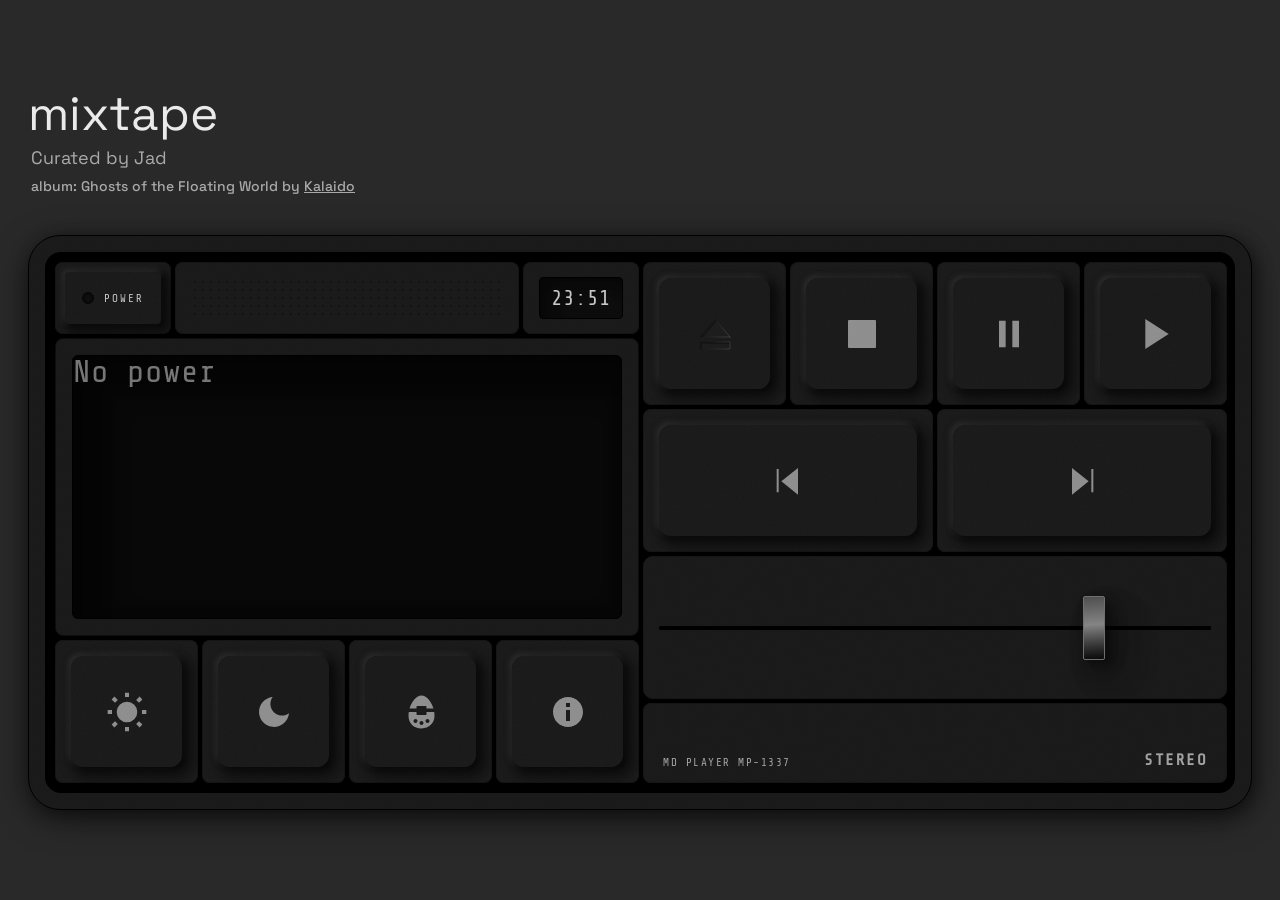
==== commit 0a5995ed: "add interactive power button with off state and glitch animation Page loads with the player powered " ====
--- a/index.html
+++ b/index.html
@@ -1,5 +1,5 @@
 <!DOCTYPE html>
-<html lang="en" data-theme="dark">
+<html lang="en" data-theme="dark" data-powered="false">
 <head>
     <meta charset="UTF-8">
     <meta name="viewport" content="width=device-width, initial-scale=1.0">
@@ -52,6 +52,13 @@
                         <!-- LCD Screen -->
                         <div class="screen">
                                 <div class="screen-outline">
+                                    <div class="no-power-overlay" aria-hidden="true">
+                                        <div class="no-power-bounce-x">
+                                            <div class="no-power-bounce-y">
+                                                <span class="no-power-label">No power</span>
+                                            </div>
+                                        </div>
+                                    </div>
                                     <div class="screen-content">
                                         <div class="lcd-label" id="lcdLabel">NOW PLAYING</div>
                                         <div class="lcd-song-info" id="songInfo"><span class="lcd-song-info-inner" id="songInfoInner">The Pot - Tool</span></div>
--- a/tokens.css
+++ b/tokens.css
@@ -37,6 +37,19 @@
   --led-glow:               drop-shadow(0 0 2px oklch(0.75 0.22 142 / 0.30))  /* #66d260 @ 30% */
                             drop-shadow(0 0 3px oklch(0.75 0.22 142 / 0.20))
                             drop-shadow(0 0 4px oklch(0.75 0.22 142 / 0.05));
+
+  /* Power LED off state */
+  --led-off-gradient:       radial-gradient(50% 50% at 50% 50%, oklch(0.18 0 0) 0%, oklch(0.14 0 0) 100%);
+  --led-off-stroke:         oklch(0.12 0 0);
+
+  /* Screen off state */
+  --screen-off-bg:          oklch(0.136 0 0);   /* ≈ #212121 from Figma */
+  --no-power-text:          oklch(0.572 0 0);   /* ≈ #8c8c8c from Figma */
+
+  /* Screen glitch-on flash colours */
+  --screen-glitch-flash-1:  oklch(0.25 0.04 140);
+  --screen-glitch-flash-2:  oklch(0.22 0.05 140);
+  --screen-glitch-flash-3:  oklch(0.26 0.07 140);
 
   /* Slider thumb (shared geometry, colours differ per theme) */
   --slider-thumb-radius:    2px;
--- a/styles.css
+++ b/styles.css
@@ -291,6 +291,7 @@
     flex-direction: column;
     gap: 14px;
     overflow: hidden;
+    position: relative;
 }
 
 .screen-content {
@@ -797,6 +798,109 @@
 }
 
 /* ============================================================
+   Power off state
+   ============================================================ */
+
+/* LED: dark, no glow */
+[data-powered="false"] .power-led {
+    background: var(--led-off-gradient);
+    border-color: var(--led-off-stroke);
+    filter: none;
+}
+
+/* Screen: dark background when off */
+[data-powered="false"] .screen-outline {
+    background: var(--screen-off-bg);
+}
+
+/* Normal screen content hidden when off */
+[data-powered="false"] .screen-content {
+    visibility: hidden;
+    opacity: 0;
+}
+
+/* No-power overlay: hidden by default, shown when off */
+.no-power-overlay {
+    display: none;
+    position: absolute;
+    inset: 0;
+    pointer-events: none;
+    z-index: 2;
+}
+
+[data-powered="false"] .no-power-overlay {
+    display: block;
+}
+
+/* DVD-style two-axis bounce */
+.no-power-bounce-x {
+    position: absolute;
+    top: 0;
+    left: 0;
+    animation: bounce-x 7s linear infinite alternate;
+    will-change: transform;
+}
+
+.no-power-bounce-y {
+    display: block;
+    animation: bounce-y 5.3s linear infinite alternate;
+    will-change: transform;
+}
+
+.no-power-label {
+    font-family: var(--font-screen);
+    font-size: 32px;
+    color: var(--no-power-text);
+    white-space: nowrap;
+    display: block;
+    line-height: 1;
+    letter-spacing: 1px;
+}
+
+@keyframes bounce-x {
+    from { transform: translateX(0); }
+    to   { transform: translateX(var(--bounce-x-end, 80px)); }
+}
+
+@keyframes bounce-y {
+    from { transform: translateY(0); }
+    to   { transform: translateY(var(--bounce-y-end, 60px)); }
+}
+
+/* Power-on glitch: screen background fills in with CRT-style flashes */
+@keyframes screen-glitch-on {
+     0% { background: var(--screen-off-bg); }
+    10% { background: var(--screen-glitch-flash-1); }
+    15% { background: var(--screen-off-bg); }
+    25% { background: var(--screen-glitch-flash-2); }
+    30% { background: var(--screen-off-bg); }
+    50% { background: var(--screen-glitch-flash-3); }
+    70% { background: var(--screen-bg); }
+   100% { background: var(--screen-bg); }
+}
+
+.screen-outline--glitch {
+    animation: screen-glitch-on 500ms steps(1, end) forwards;
+}
+
+/* Hide the no-power overlay during the glitch */
+.screen-outline--glitch .no-power-overlay {
+    display: none;
+}
+
+/* Screen content flickers in after power on */
+@keyframes content-glitch-in {
+     0%, 55% { visibility: hidden; opacity: 0; }
+    60%, 65% { visibility: visible; opacity: 1; }
+    67%, 72% { visibility: visible; opacity: 0; }
+    75%, 100% { visibility: visible; opacity: 1; }
+}
+
+.screen-content--powering-on {
+    animation: content-glitch-in 400ms steps(1, end) forwards;
+}
+
+/* ============================================================
    Reduced motion — disable all animations for users who prefer it
    ============================================================ */
 
@@ -805,6 +909,10 @@
     .lcd-song-info--scroll .lcd-song-info-inner { animation: none; }
     .visualizer-bar { transition: none; will-change: auto; }
     .progress-bar { transition: none; }
+    .no-power-bounce-x,
+    .no-power-bounce-y { animation: none; }
+    .screen-outline--glitch { animation: none; }
+    .screen-content--powering-on { animation: none; visibility: visible; opacity: 1; }
 }
 
 /* Very small viewports */
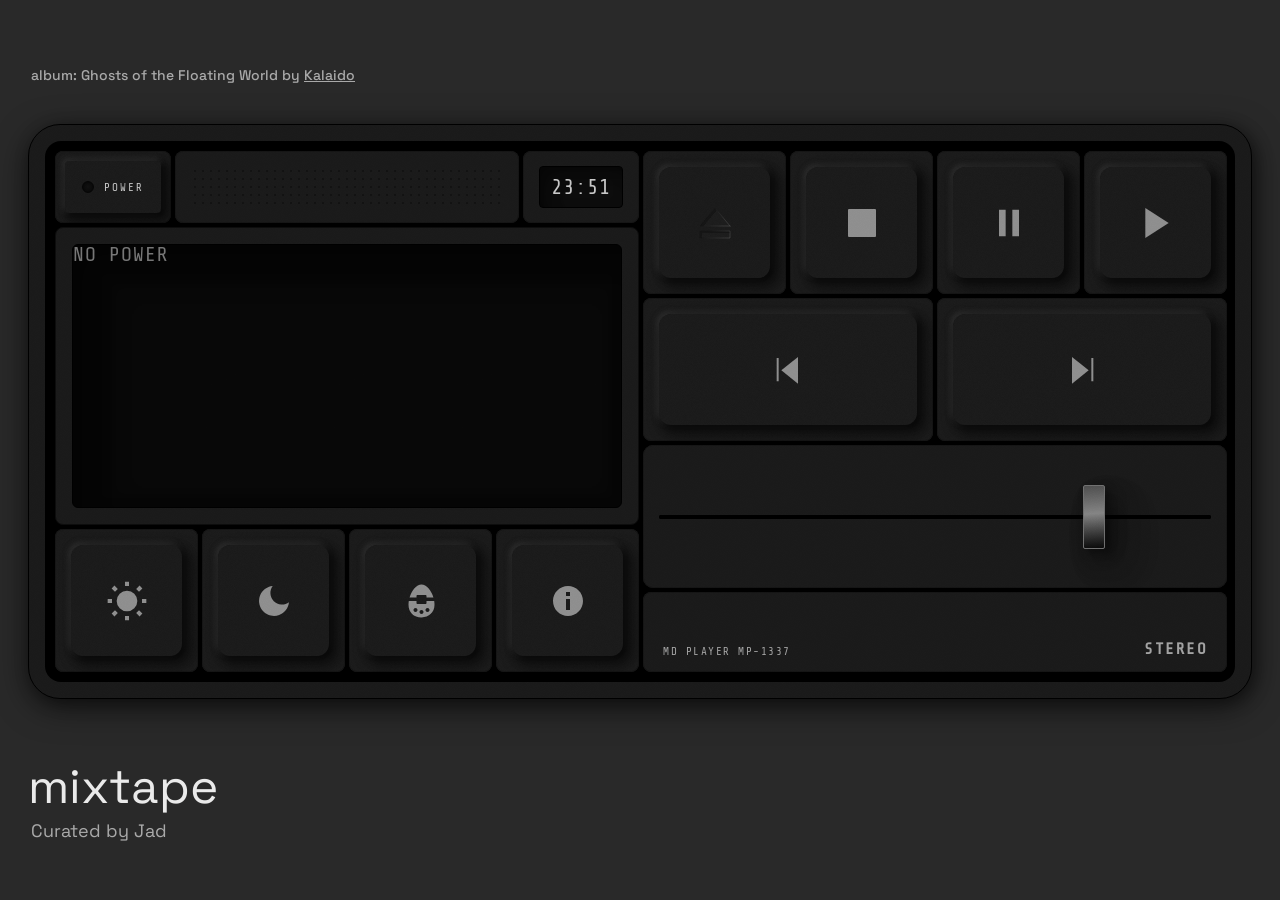
==== commit f6ae0073: "mobile responsive polish — compact layout, player shell, controls Split title-section into page-head" ====
--- a/index.html
+++ b/index.html
@@ -12,11 +12,8 @@
 </head>
 <body>
     <div class="container">
-        <div class="title-section">
-            <h1 class="title-main">mixtape</h1>
-            <p class="title-subtitle">Curated by Jad</p>
+        <div class="page-header">
             <p class="title-subtitle body">album: Ghosts of the Floating World by <a href="https://lofigirl.bandcamp.com/album/ghosts-of-the-floating-world" target="_blank" rel="noopener noreferrer">Kalaido</a></p>
-
         </div>
 
         <div class="md-player-scale-wrap">
@@ -227,6 +224,10 @@
                     </div>
                 </div>
             </div>
+        </div>
+        <div class="page-footer">
+            <h1 class="title-main">mixtape</h1>
+            <p class="title-subtitle">Curated by Jad</p>
         </div>
     </div>
 
--- a/styles.css
+++ b/styles.css
@@ -1,972 +1,7 @@
-/* Fonts — Space Grotesk (UI) + Share Tech Mono (screen) */
-@import url('https://fonts.googleapis.com/css2?family=Space+Grotesk:wght@400;500;700&family=Share+Tech+Mono&display=swap');
-
-/* Theme transition: short ease so the switch feels responsive */
-body,
-.title-main,
-.title-sub,
-.title-section a,
-.md-player-outer,
-.md-player-inner,
-.lcd-label,
-.lcd-song-info,
-.lcd-time,
-.progress-bar-container,
-.md-player-label,
-.md-player-stereo {
-    transition: background-color 200ms ease, color 200ms ease, background 200ms ease, filter 200ms ease;
-}
-
-* {
-    margin: 0;
-    padding: 0;
-    box-sizing: border-box;
-}
-
-body {
-    font-family: var(--font-ui);
-    background-color: var(--color-background);
-    min-height: 100vh;
-    display: flex;
-    flex-direction: column;
-    align-items: center;
-    justify-content: center;
-    padding: 40px 20px;
-    position: relative;
-}
-  
-.container {
-    max-width: 1224px;
-    width: 100%;
-    display: flex;
-    flex-direction: column;
-    align-items: center;
-    gap: 24px;
-}
-
-/* Title Section */
-.title-section {
-    align-self: flex-start;
-    margin-bottom: 24px;
-}
-
-/* ============================================================
-   Top Bar
-   ============================================================ */
-
-.top-bar {
-    display: flex;
-    align-items: stretch;
-    gap: 4px;
-    margin: 0;
-    width: 100%;
-    transition: var(--transition-theme);
-}
-
-.power-btn {
-    width: 116px;
-    flex-shrink: 0;
-}
-
-/* Cap overrides for the power button — shallower inset and left-aligned content */
-.btn-cap.power-cap {
-    inset: 10px;
-    border-radius: 4px;
-    justify-content: center;
-    padding-left: 0;
-    gap: 10px;
-}
-
-.power-led {
-    display: block;
-    width: 12px;
-    height: 12px;
-    border-radius: 50%;
-    background: var(--led-gradient);
-    border: 1px solid var(--led-stroke);
-    filter: var(--led-glow);
-    flex-shrink: 0;
-    position: relative;
-    z-index: 1;
-}
-
-.power-label {
-    font-family: var(--font-screen);
-    font-size: 11px;
-    text-transform: uppercase;
-    letter-spacing: 2px;
-    color: var(--color-icon);
-    position: relative;
-    z-index: 1;
-}
-
-.speaker-section {
-    flex: 1;
-    display: flex;
-    align-items: center;
-    padding: 16px;
-    background: var(--color-body);
-    border-radius: var(--radius-button);
-    transition: var(--transition-theme);
-    position: relative;
-}
-
-.speaker-grille {
-    width: 100%;
-    height: 40px;
-    background-image: radial-gradient(circle, var(--color-grille-dot) 1.5px, transparent 1.5px);
-    background-size: 8px 8px;
-}
-
-.top-bar-clock {
-    flex-shrink: 0;
-    width: 116px;
-    display: flex;
-    align-items: stretch;
-    padding: 15px 16px;
-    background: var(--color-body);
-    border-radius: var(--radius-button);
-    transition: var(--transition-theme);
-    position: relative;
-}
-
-.clock-container {
-    flex: 1;
-    display: flex;
-    align-items: center;
-    justify-content: center;
-    background: var(--clock-bg);
-    border: 1px solid var(--color-frame);
-    border-radius: 4px;
-    position: relative;
-    box-shadow: var(--clock-inner-shadow);
-}
-
-.clock-display {
-    font-family: var(--font-screen);
-    font-size: 21px;
-    color: var(--clock-text);
-    letter-spacing: 1px;
-    text-align: center;
-    position: relative;
-    z-index: 1;
-}
-
-
-/* ============================================================
-   Page copy
-   ============================================================ */
-
-.title-main {
-    font-family: var(--font-ui);
-    font-size: 48px;
-    font-weight: 400;
-    color: var(--color-text-primary);
-    line-height: 1;
-    margin-bottom: 8px;
-}
-
-.title-subtitle {
-    font-family: var(--font-ui);
-    font-size: 18px;
-    color: var(--color-text-secondary);
-    font-weight: 400;
-    padding-left: 3px;
-}
-
-.title-subtitle.body {
-    font-size: 14px;
-    color: var(--color-text-secondary);
-    font-weight: 500;
-    padding-left: 3px;
-    padding-top: 8px;
-}
-
-.title-subtitle.body a,
-.title-subtitle.body a:link,
-.title-subtitle.body a:visited {
-    color: var(--color-text-secondary);
-    text-decoration: underline;
-}
-
-@media (hover: hover) and (pointer: fine) {
-    .title-subtitle.body a:hover {
-        opacity: 0.8;
-    }
-}
-
-/* MD Player Container */
-.md-player-scale-wrap {
-    width: 100%;
-}
-
-/* Player Shell */
-.player-shell {
-    position: relative;
-    overflow: hidden;
-    background-color: var(--color-body);
-    border: 1px solid var(--color-frame);
-    border-radius: var(--radius-device);
-    box-shadow: var(--shadow-device);
-    transition: var(--transition-theme);
-}
-
-.player-shell::after {
-    content: '';
-    position: absolute;
-    inset: 0;
-    border-radius: var(--radius-device);
-    background-image: url('assets/shared/noise.png');
-    background-repeat: repeat;
-    background-size: auto;
-    opacity: 0.04;
-    mix-blend-mode: soft-light;
-    pointer-events: none;
-    z-index: 2;
-}
-
-.md-player {
-    width: 1224px;
-    position: relative;
-    padding: 16px;
-}
-
-.md-player-inner {
-    background: var(--color-frame);
-    border-radius: 16px;
-    padding: 10px;
-    position: relative;
-    z-index: 1;
-    display: flex;
-    flex-direction: column;
-    gap: 4px;
-}
-
-.eject-button {
-    position: absolute;
-    top: 12px;
-    left: 62px;
-}
-
-/* Wrapper for mobile outline: passthrough on desktop */
-.player-outline-wrap {
-    display: flex;
-    flex-direction: column;
-}
-
-.player-col-left,
-.player-col-right {
-    display: flex;
-    flex-direction: column;
-    gap: 4px;
-}
-
-/* ============================================================
-   Screen
-   ============================================================ */
-
-/* Outer bezel — body-coloured frame around the LCD well */
-.screen {
-    position: relative;
-    z-index: 10;
-    padding: 16px;
-    background: var(--color-body);
-    border: 1px solid var(--color-screen-bezel-border);
-    border-radius: var(--radius-button);   /* 8px — matches Figma outer frame */
-    width: 100%;
-    height: 100%;
-    transition: var(--transition-theme);
-}
-
-/* Inner LCD well — deeply recessed, always the same green regardless of theme */
-.screen-outline {
-    background: var(--screen-bg);
-    border: 1px solid var(--color-frame);
-    border-radius: var(--radius-screen);
-    box-shadow: var(--screen-inner-shadow);
-    padding: 12px;
-    min-height: 190px;
-    height: 100%;
-    display: flex;
-    flex-direction: column;
-    gap: 14px;
-    overflow: hidden;
-    position: relative;
-}
-
-.screen-content {
-    display: flex;
-    flex-direction: column;
-    gap: 8px;
-    flex: 1;
-    overflow: hidden;
-}
-
-.lcd-label {
-    font-family: var(--font-screen);
-    font-size: 10px;
-    color: var(--screen-text-dim);
-    text-transform: uppercase;
-    letter-spacing: 1px;
-}
-
-/* On/off flicker when paused so the user can see playback is stopped */
-.lcd-label--paused {
-    animation: lcd-label-paused-flicker 1500ms steps(1, end) infinite;
-}
-
-@keyframes lcd-label-paused-flicker {
-    0%, 49.99% { opacity: 1; }
-    50%, 100% { opacity: 0; }
-}
-
-.lcd-song-info {
-    font-family: var(--font-screen);
-    font-size: 20px;
-    color: var(--screen-text);
-    text-shadow: var(--screen-glow);
-    overflow: hidden;
-    white-space: nowrap;
-}
-
-.lcd-song-info-inner {
-    display: inline-block;
-}
-
-/* When text overflows, scroll left-to-right (JS adds .lcd-song-info--scroll and sets --scroll-end) */
-.lcd-song-info--scroll .lcd-song-info-inner {
-    animation: lcd-song-info-scroll 14s ease-in-out infinite;
-}
-
-@keyframes lcd-song-info-scroll {
-    0%, 12% { transform: translateX(0); }
-    45% { transform: translateX(var(--scroll-end, 0)); }
-    55% { transform: translateX(var(--scroll-end, 0)); }
-    88% { transform: translateX(0); }
-    100% { transform: translateX(0); }
-}
-
-.lcd-time-container {
-    display: flex;
-    align-items: center;
-    gap: 12px;
-    margin-top: auto;
-}
-
-.lcd-time {
-    font-family: var(--font-screen);
-    font-size: 12px;
-    color: var(--screen-text);
-    text-shadow: var(--screen-glow);
-    letter-spacing: 1px;
-    flex-shrink: 0;
-}
-
-/* ============================================================
-   Controls — transport and skip
-   ============================================================ */
-
-.controls-area {
-    display: flex;
-    flex-direction: column;
-    gap: 4px;
-    width: 100%;
-    align-self: stretch;
-}
-
-.transport-controls,
-.skip-controls {
-    display: flex;
-    gap: 0;
-    width: 100%;
-}
-
-.transport-controls {
-    justify-content: flex-start;
-    gap: 4px;
-}
-
-.skip-controls {
-    gap: 4px;
-}
-
-/* Shared button base */
-.btn {
-    display: flex;
-    align-items: center;
-    justify-content: center;
-    padding: 0;
-    border: none;
-    background: transparent;
-    border-radius: var(--radius-button);
-    cursor: pointer;
-    position: relative;
-    transition: var(--transition-button);
-    touch-action: manipulation;
-}
-
-.btn:focus-visible {
-    outline: 2px solid var(--color-icon);
-    outline-offset: 4px;
-}
-
-/* Base — full-footprint plate */
-.btn-base {
-    position: relative;
-    width: 100%;
-    height: 100%;
-    border-radius: var(--radius-button);
-}
-
-.btn-base-bg {
-    position: absolute;
-    inset: 0;
-    border-radius: var(--radius-button);
-    background: var(--color-button-face);
-    overflow: hidden;
-    transition: background-color 200ms ease;
-}
-
-.btn-base-texture {
-    position: absolute;
-    inset: 0;
-    border-radius: var(--radius-button);
-    background-image: url('assets/shared/noise.png');
-    background-size: 114.4px 114.4px;
-    background-position: top left;
-    opacity: 0.05;
-}
-
-/* Border + panel shadow — gives each button a visible edge */
-.btn-base-border {
-    position: absolute;
-    inset: 0;
-    border-radius: inherit;
-    border: 1px solid var(--color-button-border);
-    pointer-events: none;
-    box-shadow: var(--shadow-btn-base-border);
-    transition: var(--transition-button), border-color 200ms ease;
-}
-
-.btn:active .btn-base-border {
-    box-shadow: none;
-}
-
-/* Cap — raised keycap floating above the base */
-.btn-cap {
-    position: absolute;
-    inset: 16px;
-    border-radius: var(--radius-button-cap);
-    display: flex;
-    align-items: center;
-    justify-content: center;
-    box-shadow: var(--shadow-button);
-    overflow: hidden;
-}
-
-.btn-cap-bg {
-    position: absolute;
-    inset: 0;
-    border-radius: var(--radius-button-cap);
-    background: var(--color-button-face);
-    transition: background-color 200ms ease;
-}
-
-.btn-cap-texture {
-    position: absolute;
-    inset: 0;
-    border-radius: var(--radius-button-cap);
-    background-image: url('assets/shared/noise.png');
-    background-size: 114.4px 114.4px;
-    background-position: top left;
-    opacity: 0.05;
-}
-
-/* Inset shadow overlay — appears on press over the base */
-.btn-inset-shadow {
-    position: absolute;
-    inset: 0;
-    border-radius: var(--radius-button);
-    pointer-events: none;
-    box-shadow: none;
-    transition: var(--transition-button);
-}
-
-.btn:active .btn-inset-shadow {
-    box-shadow: var(--shadow-button-pressed);
-}
-
-/* Icon image sits above cap layers */
-.btn img {
-    display: block;
-    width: 40px;
-    height: 40px;
-    pointer-events: none;
-    position: relative;
-    z-index: 1;
-}
-
-/* Square transport buttons: eject / stop / pause / play — 143×143, two-part base/cap */
-.btn-transport {
-    width: 143px;
-    height: 143px;
-    flex-shrink: 0;
-}
-
-/* Eject button cap: optional PNG asset at assets/shared/eject-cap.png for pixel-perfect match */
-.btn-transport-eject::after {
-    background-image: url('assets/shared/eject-cap.png');
-    background-size: cover;
-    background-position: center;
-}
-
-/* Wide skip buttons: prev / next — share available width equally */
-.btn-skip {
-    flex: 1;
-    height: 60px;
-    min-width: 80px;
-}
-
-/* ============================================================
-   Volume slider
-   ============================================================ */
-
-.volume-slider-container {
-    display: flex;
-    align-items: center;
-    padding: 20px 16px;
-    background: var(--color-panel);
-    border-radius: var(--radius-panel);
-    width: 100%;
-    align-self: stretch;
-    transition: var(--transition-theme);
-    position: relative;
-}
-
-.volume-slider {
-    -webkit-appearance: none;
-    appearance: none;
-    width: 100%;
-    height: 4px;
-    background: var(--slider-track-color);
-    border-radius: 2px;
-    outline: none;
-    cursor: pointer;
-    touch-action: manipulation;
-}
-
-.volume-slider::-webkit-slider-runnable-track {
-    height: 4px;
-    background: var(--slider-track-color);
-    border-radius: 2px;
-}
-
-.volume-slider::-moz-range-track {
-    height: 4px;
-    background: var(--slider-track-color);
-    border-radius: 2px;
-}
-
-/* Thumb: tall and narrow — matches the physical slider in the Figma design */
-.volume-slider::-webkit-slider-thumb {
-    -webkit-appearance: none;
-    appearance: none;
-    width: 22px;
-    height: 64px;
-    margin-top: -30px;  /* centre on 4px track: -(64/2 - 4/2) */
-    background: var(--slider-thumb-gradient);
-    border-radius: var(--slider-thumb-radius);
-    border: var(--slider-thumb-border);
-    box-shadow: var(--slider-thumb-shadow);
-    cursor: grab;
-}
-
-.volume-slider::-webkit-slider-thumb:active {
-    cursor: grabbing;
-}
-
-.volume-slider::-moz-range-thumb {
-    width: 22px;
-    height: 64px;
-    background: var(--slider-thumb-gradient);
-    border-radius: var(--slider-thumb-radius);
-    border: var(--slider-thumb-border);
-    box-shadow: var(--slider-thumb-shadow);
-    cursor: grab;
-}
-
-/* ============================================================
-   Utility buttons — light mode, dark mode, skin, info
-   ============================================================ */
-
-.utility-buttons {
-    display: flex;
-    gap: 4px;
-    width: 100%;
-    justify-content: flex-start;
-}
-
-/* Utility buttons — same two-part base/cap and sizing as transport (143×143) */
-.btn-utility {
-    width: 143px;
-    height: 143px;
-    flex-shrink: 0;
-}
-
-.progress-bar-container {
-    flex: 1;
-    height: 8px;
-    background: var(--screen-track);
-    border-radius: 2px;
-    cursor: pointer;
-    position: relative;
-    overflow: hidden;
-}
-
-.progress-bar {
-    height: 100%;
-    background: var(--screen-text);
-    border-radius: 2px;
-    width: 0%;
-    transition: width 0.1s linear;
-}
-
-.visualizer {
-    display: flex;
-    align-items: flex-end;
-    gap: 4px;
-    height: 56px;
-    overflow: hidden;
-}
-
-.visualizer-bar {
-    width: 4px;
-    flex-shrink: 0;
-    background: var(--screen-text);
-    border-radius: 1px;
-    height: 50px;
-    transform: scaleY(0.04);
-    transform-origin: bottom;
-    will-change: transform;
-    box-shadow: var(--screen-glow);
-    transition: transform 0.15s cubic-bezier(0.33, 0, 0.2, 1);
-}
-
-/* Hidden audio element */
-#audioPlayer {
-    display: none;
-}
-
-/* ============================================================
-   Footer bar
-   ============================================================ */
-
-.md-player-text {
-    display: flex;
-    align-items: end;
-    justify-content: space-between;
-    background: var(--color-body);
-    padding: 14px 20px;
-    border-radius: var(--radius-button);
-    transition: var(--transition-theme);
-    position: relative;
-}
-
-.md-player-label {
-    font-family: var(--font-screen);
-    font-size: 11px;
-    font-weight: 500;
-    color: var(--color-text-secondary);
-    text-transform: uppercase;
-    letter-spacing: 1.5px;
-}
-
-.md-player-stereo {
-    font-family: var(--font-screen);
-    font-size: 16px;
-    font-weight: 900;
-    color: var(--color-text-secondary);
-    text-transform: uppercase;
-    letter-spacing: 1.5px;
-}
-
-/* Stacked mobile layout: screen on top, controls below, volume to right of knob */
-@media (max-width: 900px) {
-    .md-player-scale-wrap {
-        width: 100%;
-        transform: none;
-        margin-bottom: 0;
-        display: flex;
-        justify-content: center;
-    }
-
-    .md-player {
-        width: min(100%, 380px);
-        padding: 16px;
-    }
-
-    .md-player-inner {
-        padding: 8px;
-    }
-
-    .top-bar .power-btn {
-        border: none;
-    }
-
-    .top-bar .speaker-section,
-    .top-bar .top-bar-clock {
-        border: none;
-        background: var(--color-body);
-    }
-
-    .player-outline-wrap {
-        flex: 1;
-        min-height: 0;
-        display: flex;
-        flex-direction: column;
-        gap: 4px;
-        background-image: var(--asset-player-outline-mobile);
-        background-size: contain;
-        background-repeat: no-repeat;
-        background-position: 10% 0;
-    }
-
-    .screen {
-        max-width: 100%;
-        padding: 10px;
-    }
-
-    .screen-outline {
-        min-height: 160px;
-        padding: 10px 12px;
-    }
-
-    .controls-area {
-        align-self: stretch;
-    }
-
-    .transport-controls,
-    .utility-buttons {
-        justify-content: center;
-    }
-
-    .btn-transport {
-        flex: 1;
-        width: auto;
-        height: auto;
-        aspect-ratio: 1;
-        flex-shrink: 1;
-        min-width: 0;
-    }
-
-    .btn-utility {
-        flex: 1;
-        width: auto;
-        height: auto;
-        aspect-ratio: 1;
-        flex-shrink: 1;
-        min-width: 0;
-    }
-
-    .btn-skip {
-        height: 72px;
-        min-width: 0;
-    }
-
-    .visualizer {
-        height: 44px;
-    }
-
-    .md-player-text {
-        padding-top: 10px;
-    }
-
-    /* Flatten column wrappers so sections can be individually reordered */
-    .player-col-left,
-    .player-col-right {
-        display: contents;
-    }
-
-    /* Restore correct vertical stacking order for mobile */
-    .top-bar        { order: 1; }
-    .screen         { order: 2; }
-    .transport-area { order: 3; }
-    .skip-area      { order: 4; }
-    .volume-area    { order: 5; }
-    .utility-area   { order: 6; }
-    .md-player-text { order: 7; }
-}
-
-/* ============================================================
-   Power off state
-   ============================================================ */
-
-/* LED: dark, no glow */
-[data-powered="false"] .power-led {
-    background: var(--led-off-gradient);
-    border-color: var(--led-off-stroke);
-    filter: none;
-}
-
-/* Screen: dark background when off */
-[data-powered="false"] .screen-outline {
-    background: var(--screen-off-bg);
-}
-
-/* Normal screen content hidden when off */
-[data-powered="false"] .screen-content {
-    visibility: hidden;
-    opacity: 0;
-}
-
-/* No-power overlay: hidden by default, shown when off */
-.no-power-overlay {
-    display: none;
-    position: absolute;
-    inset: 0;
-    pointer-events: none;
-    z-index: 2;
-}
-
-[data-powered="false"] .no-power-overlay {
-    display: block;
-}
-
-/* DVD-style two-axis bounce */
-.no-power-bounce-x {
-    position: absolute;
-    top: 0;
-    left: 0;
-    animation: bounce-x 7s linear infinite alternate;
-    will-change: transform;
-}
-
-.no-power-bounce-y {
-    display: block;
-    animation: bounce-y 5.3s linear infinite alternate;
-    will-change: transform;
-}
-
-.no-power-label {
-    font-family: var(--font-screen);
-    font-size: 32px;
-    color: var(--no-power-text);
-    white-space: nowrap;
-    display: block;
-    line-height: 1;
-    letter-spacing: 1px;
-}
-
-@keyframes bounce-x {
-    from { transform: translateX(0); }
-    to   { transform: translateX(var(--bounce-x-end, 80px)); }
-}
-
-@keyframes bounce-y {
-    from { transform: translateY(0); }
-    to   { transform: translateY(var(--bounce-y-end, 60px)); }
-}
-
-/* Power-on glitch: screen background fills in with CRT-style flashes */
-@keyframes screen-glitch-on {
-     0% { background: var(--screen-off-bg); }
-    10% { background: var(--screen-glitch-flash-1); }
-    15% { background: var(--screen-off-bg); }
-    25% { background: var(--screen-glitch-flash-2); }
-    30% { background: var(--screen-off-bg); }
-    50% { background: var(--screen-glitch-flash-3); }
-    70% { background: var(--screen-bg); }
-   100% { background: var(--screen-bg); }
-}
-
-.screen-outline--glitch {
-    animation: screen-glitch-on 500ms steps(1, end) forwards;
-}
-
-/* Hide the no-power overlay during the glitch */
-.screen-outline--glitch .no-power-overlay {
-    display: none;
-}
-
-/* Screen content flickers in after power on */
-@keyframes content-glitch-in {
-     0%, 55% { visibility: hidden; opacity: 0; }
-    60%, 65% { visibility: visible; opacity: 1; }
-    67%, 72% { visibility: visible; opacity: 0; }
-    75%, 100% { visibility: visible; opacity: 1; }
-}
-
-.screen-content--powering-on {
-    animation: content-glitch-in 400ms steps(1, end) forwards;
-}
-
-/* ============================================================
-   Reduced motion — disable all animations for users who prefer it
-   ============================================================ */
-
-@media (prefers-reduced-motion: reduce) {
-    .lcd-label--paused { animation: none; }
-    .lcd-song-info--scroll .lcd-song-info-inner { animation: none; }
-    .visualizer-bar { transition: none; will-change: auto; }
-    .progress-bar { transition: none; }
-    .no-power-bounce-x,
-    .no-power-bounce-y { animation: none; }
-    .screen-outline--glitch { animation: none; }
-    .screen-content--powering-on { animation: none; visibility: visible; opacity: 1; }
-}
-
-/* Very small viewports */
-@media (max-width: 500px) {
-    .md-player-text {
-        padding-top: 20px;
-    }
-}
-
-/* Desktop: two-column player layout, title to the left of the player */
-@media (min-width: 901px) {
-    .container {
-        flex-direction: column;
-        align-items: flex-start;
-        gap: 40px;
-    }
-
-    .md-player-scale-wrap {
-        flex: 1;
-        min-width: 0;
-    }
-
-    .title-section {
-        flex-shrink: 0;
-        margin-bottom: 0;
-        /* Push title copy down past the top bar so "mixtape" aligns with the player body */
-        padding-top: 0px;
-    }
-
-    .player-outline-wrap {
-        flex-direction: row;
-        gap: 4px;
-    }
-
-    .player-col-left,
-    .player-col-right {
-        flex: 1;
-    }
-
-    .top-bar         { height: 80px; max-width: 584px; }
-    .screen          { max-width: 584px; }
-    .md-player-text  { height: 80px; }
-
-    /* Playback (skip) controls: fill full right-column width */
-    .skip-controls {
-        width: 100%;
-        margin-inline: 0;
-    }
-
-    .btn-skip {
-        height: 143px;
-    }
-
-    .volume-slider-container {
-        height: 143px;
-    }
-}+/* Entry point — imports all style partials in order */
+@import 'styles/core.css';
+@import 'styles/screen.css';
+@import 'styles/buttons.css';
+@import 'styles/slider.css';
+@import 'styles/power.css';
+@import 'styles/responsive.css';
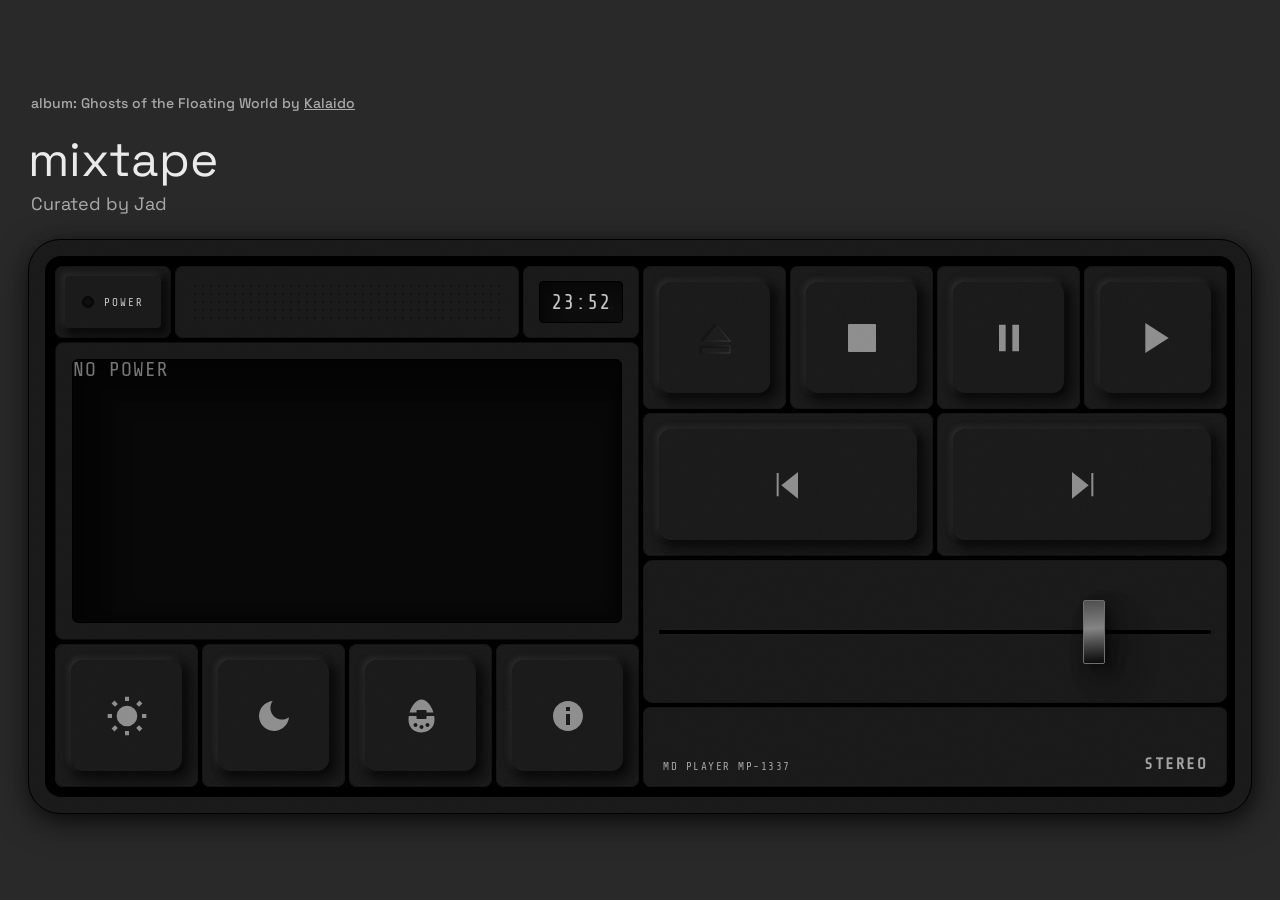
==== commit afa2c9e9: "mobile typography polish — album info, mixtape kerning, layout centering - Split album header into ." ====
--- a/index.html
+++ b/index.html
@@ -13,7 +13,7 @@
 <body>
     <div class="container">
         <div class="page-header">
-            <p class="title-subtitle body">album: Ghosts of the Floating World by <a href="https://lofigirl.bandcamp.com/album/ghosts-of-the-floating-world" target="_blank" rel="noopener noreferrer">Kalaido</a></p>
+            <p class="album-info"><span class="album-label">album:</span><span class="album-name"> Ghosts of the Floating World by <a href="https://lofigirl.bandcamp.com/album/ghosts-of-the-floating-world" target="_blank" rel="noopener noreferrer">Kalaido</a></span></p>
         </div>
 
         <div class="md-player-scale-wrap">
@@ -226,7 +226,7 @@
             </div>
         </div>
         <div class="page-footer">
-            <h1 class="title-main">mixtape</h1>
+            <h1 class="title-main"><span>mi</span><span class="kern-x">x</span><span class="kern-t">t</span><span class="kern-a">a</span><span>pe</span></h1>
             <p class="title-subtitle">Curated by Jad</p>
         </div>
     </div>
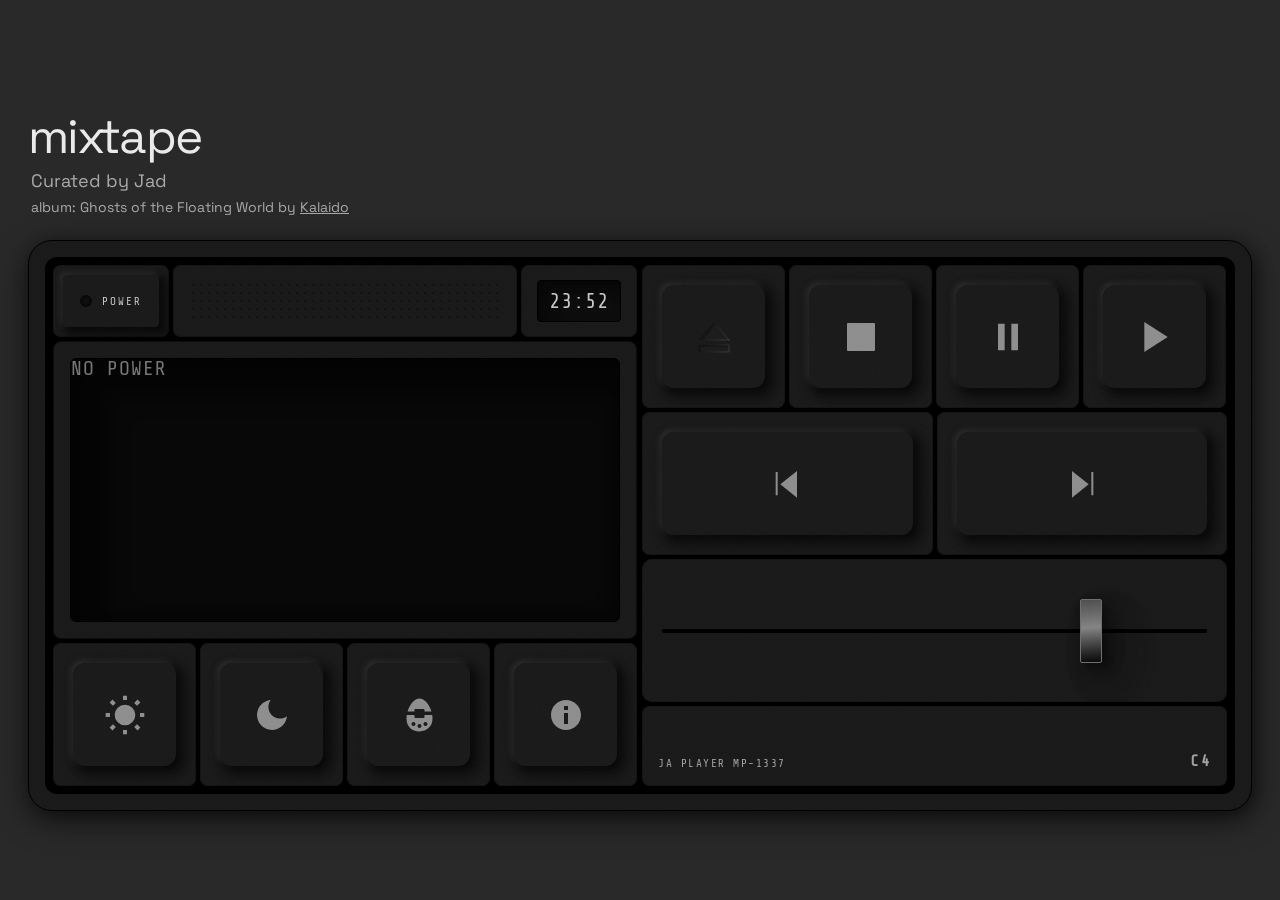
==== commit 61badd41: "text tweaks" ====
--- a/index.html
+++ b/index.html
@@ -217,8 +217,8 @@
                         </div>
                         <div class="md-player-text">
                             <div class="btn-base-border"></div>
-                            <p class="md-player-label">MD PLAYER MP-1337</p>
-                            <p class="md-player-stereo">STEREO</p>
+                            <p class="md-player-label">JA PLAYER MP-1337</p>
+                            <p class="md-player-stereo">C4</p>
                         </div>
                         </div><!-- /.player-col-right -->
                     </div>
